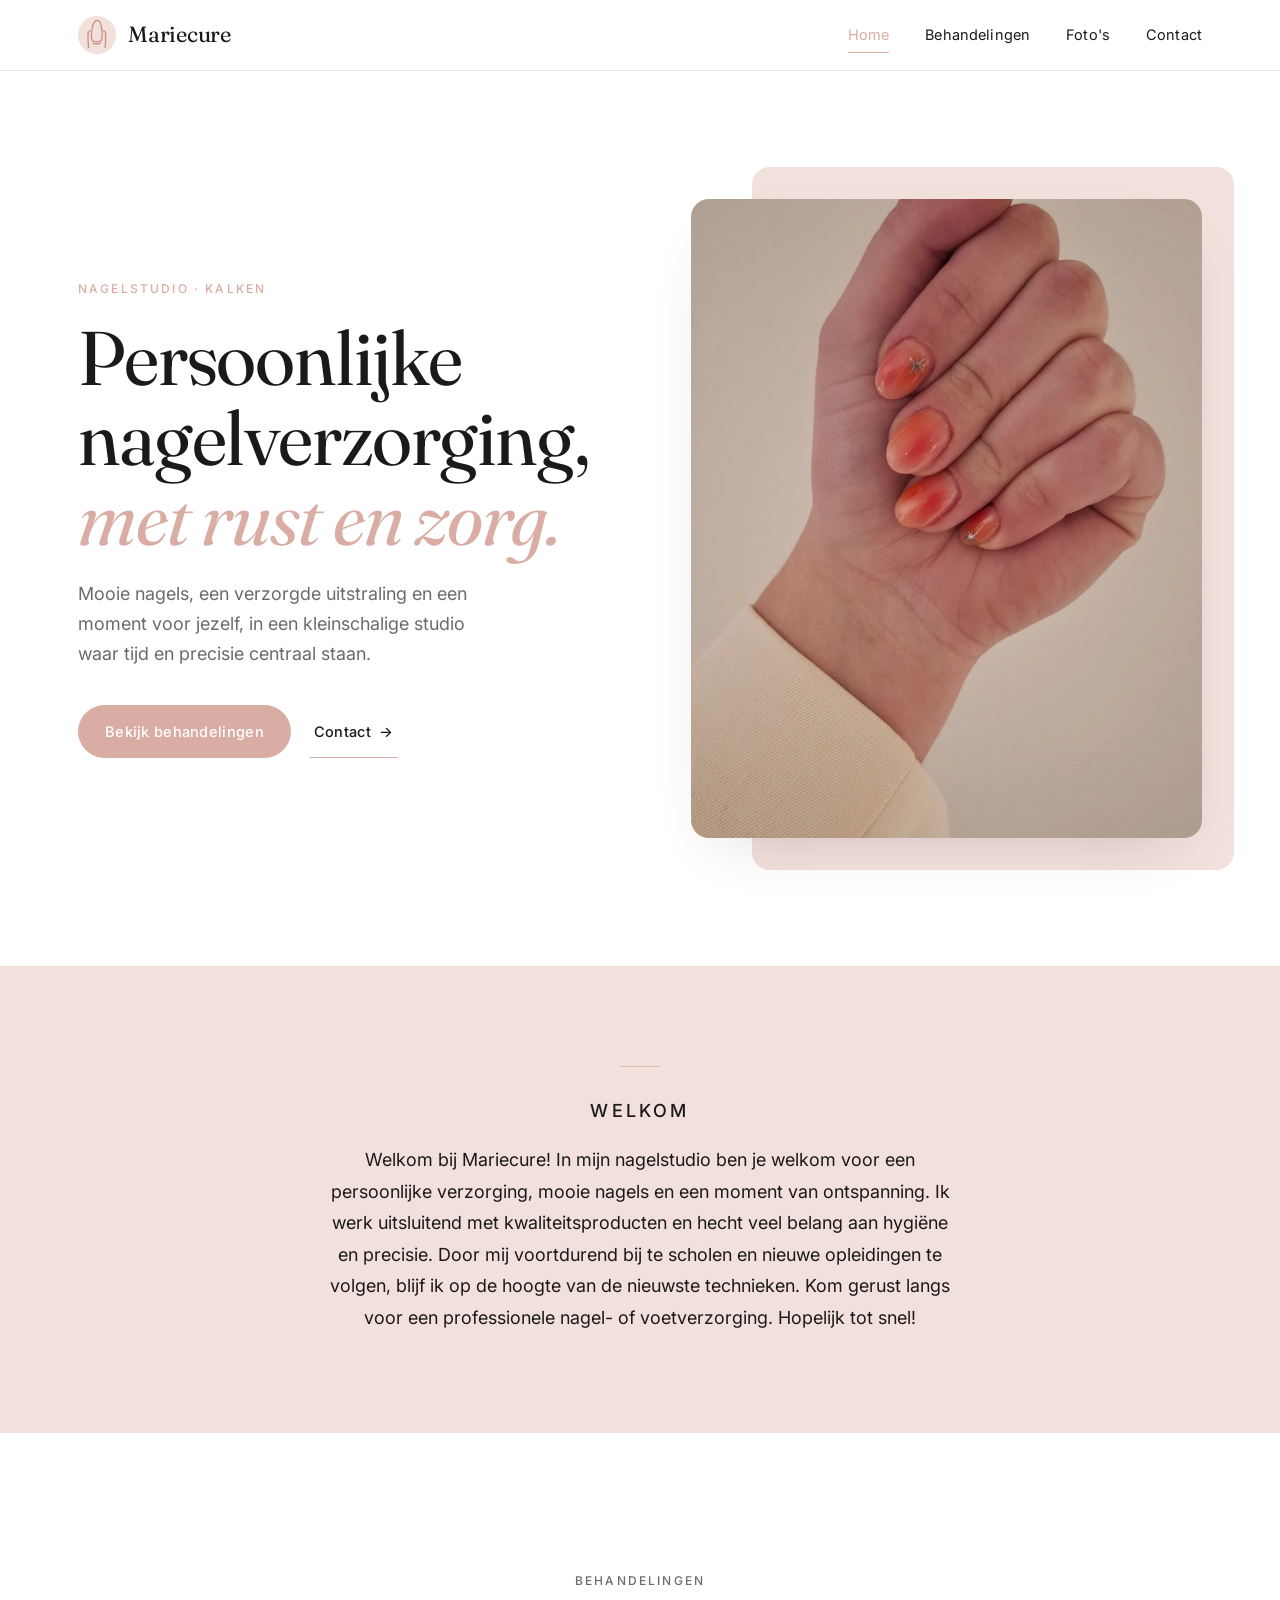
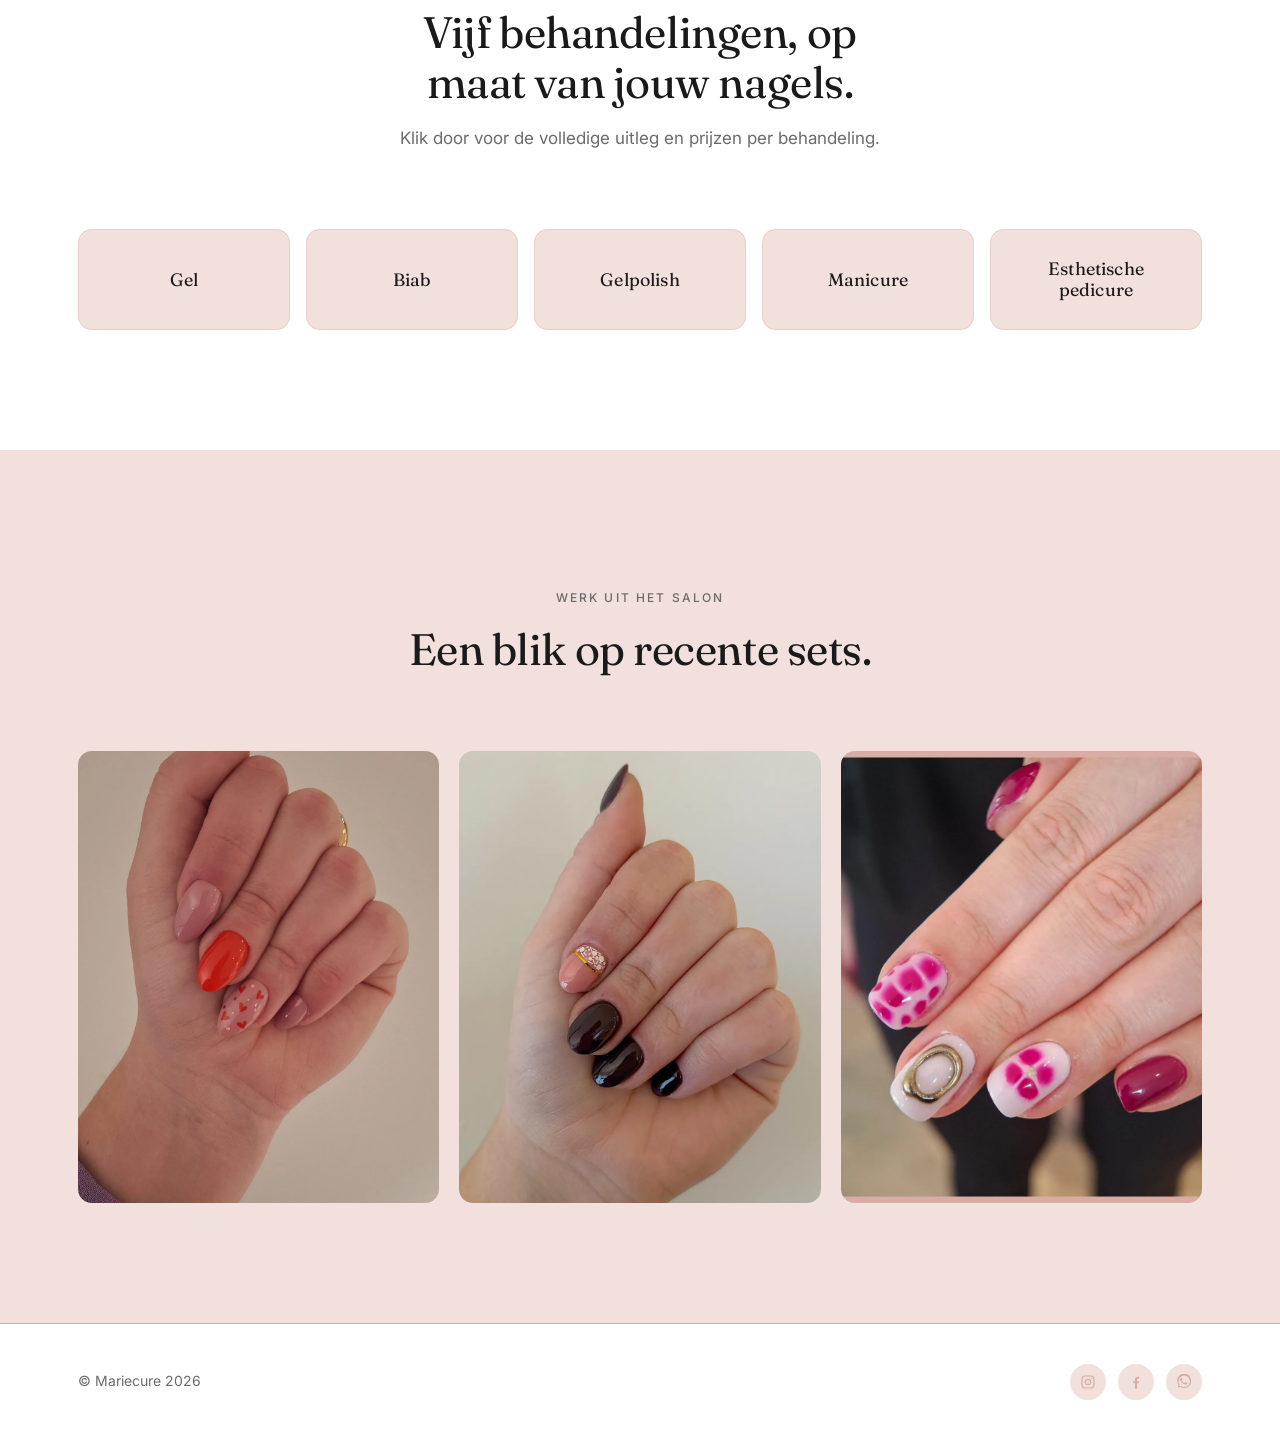
==== index.html @ 68531642 "fix: configure Vercel clean URLs and update internal links Vercel serves /behandelingen.html etc. co" ====
<!doctype html>
<html lang="nl-BE">
<head>
  <meta charset="utf-8" />
  <meta name="viewport" content="width=device-width, initial-scale=1" />

  <title>Mariecure · Nagelstudio in Kalken (Laarne) | Gel, Biab & Pedicure</title>
  <meta name="description" content="Mariecure is een kleinschalige nagelstudio in Kalken. Persoonlijke nagelverzorging: gel, biab, gelpolish, manicure en esthetische pedicure. Enkel op afspraak." />
  <meta name="keywords" content="nagelstudio Kalken, nagels Kalken, nagelsalon Laarne, manicure Kalken, pedicure Kalken, gel nagels Kalken, biab Kalken, gelpolish Kalken, nagelstyliste Oost-Vlaanderen, Mariecure" />
  <meta name="author" content="Mariecure" />
  <meta name="robots" content="index, follow, max-image-preview:large" />
  <meta name="theme-color" content="#D9ADA3" />

  <link rel="canonical" href="https://www.mariecure.be/" />

  <meta name="geo.region" content="BE-VOV" />
  <meta name="geo.placename" content="Kalken, Laarne" />
  <meta name="geo.position" content="51.0639;3.9344" />
  <meta name="ICBM" content="51.0639, 3.9344" />

  <meta property="og:type" content="website" />
  <meta property="og:site_name" content="Mariecure" />
  <meta property="og:locale" content="nl_BE" />
  <meta property="og:url" content="https://www.mariecure.be/" />
  <meta property="og:title" content="Mariecure · Nagelstudio in Kalken" />
  <meta property="og:description" content="Persoonlijke nagelverzorging in Kalken: gel, biab, gelpolish, manicure en esthetische pedicure. Enkel op afspraak." />
  <meta property="og:image" content="https://www.mariecure.be/assets/img/hero-nails-zacht.webp" />
  <meta property="og:image:width" content="1200" />
  <meta property="og:image:height" content="2132" />
  <meta property="og:image:alt" content="Verzorgde nagels in zachte oranje tinten met fijne nailart" />

  <meta name="twitter:card" content="summary_large_image" />
  <meta name="twitter:title" content="Mariecure · Nagelstudio in Kalken" />
  <meta name="twitter:description" content="Persoonlijke nagelverzorging in Kalken: gel, biab, gelpolish, manicure en esthetische pedicure." />
  <meta name="twitter:image" content="https://www.mariecure.be/assets/img/hero-nails-zacht.webp" />

  <link rel="preconnect" href="https://fonts.googleapis.com" />
  <link rel="preconnect" href="https://fonts.gstatic.com" crossorigin />
  <link rel="preload" as="image" href="assets/img/hero-nails-zacht.webp" fetchpriority="high" />
  <link rel="stylesheet" href="https://fonts.googleapis.com/css2?family=Fraunces:opsz,wght@9..144,300;9..144,400;9..144,500&family=Inter:wght@400;500;600&display=swap" />
  <link rel="stylesheet" href="assets/site.css" />
  <link rel="icon" type="image/webp" href="assets/img/favicon.webp" />
  <link rel="apple-touch-icon" href="assets/img/logo.webp" />

  <script type="application/ld+json">
  {
    "@context": "https://schema.org",
    "@type": "NailSalon",
    "@id": "https://www.mariecure.be/#salon",
    "name": "Mariecure",
    "description": "Kleinschalige nagelstudio in Kalken voor persoonlijke nagel- en voetverzorging. Gel, biab, gelpolish, manicure en esthetische pedicure, enkel op afspraak.",
    "url": "https://www.mariecure.be/",
    "image": "https://www.mariecure.be/assets/img/hero-nails-zacht.webp",
    "logo": "https://www.mariecure.be/assets/img/logo.webp",
    "telephone": "+32473558659",
    "priceRange": "€€",
    "currenciesAccepted": "EUR",
    "paymentAccepted": "Cash, Bancontact",
    "address": {
      "@type": "PostalAddress",
      "streetAddress": "Schriekstraat 6",
      "addressLocality": "Kalken",
      "postalCode": "9270",
      "addressRegion": "Oost-Vlaanderen",
      "addressCountry": "BE"
    },
    "geo": {
      "@type": "GeoCoordinates",
      "latitude": 51.0639,
      "longitude": 3.9344
    },
    "areaServed": [
      { "@type": "City", "name": "Kalken" },
      { "@type": "City", "name": "Laarne" },
      { "@type": "City", "name": "Wetteren" },
      { "@type": "City", "name": "Wichelen" }
    ],
    "openingHoursSpecification": [
      {
        "@type": "OpeningHoursSpecification",
        "dayOfWeek": ["Monday", "Tuesday", "Wednesday", "Thursday", "Friday"],
        "opens": "08:00",
        "closes": "20:00"
      },
      {
        "@type": "OpeningHoursSpecification",
        "dayOfWeek": "Saturday",
        "opens": "09:00",
        "closes": "16:00"
      }
    ],
    "availableService": [
      { "@type": "Service", "name": "Gel", "description": "Stevige behandeling voor sterke, duurzame nagels en uitgebreide nailart." },
      { "@type": "Service", "name": "Biab", "description": "Versterking van de natuurlijke nagel zodat ze rustig kan doorgroeien." },
      { "@type": "Service", "name": "Gelpolish", "description": "Langdurige lak op de natuurlijke nagel voor een verzorgde uitstraling met kleur." },
      { "@type": "Service", "name": "Manicure", "description": "Verzorging en onderhoud van de nagels." },
      { "@type": "Service", "name": "Esthetische pedicure", "description": "Verzorgende behandeling van de voeten en nagels." }
    ],
    "sameAs": []
  }
  </script>

  <script type="application/ld+json">
  {
    "@context": "https://schema.org",
    "@type": "WebSite",
    "url": "https://www.mariecure.be/",
    "name": "Mariecure",
    "inLanguage": "nl-BE",
    "publisher": { "@id": "https://www.mariecure.be/#salon" }
  }
  </script>
</head>
<body>

  <header class="topnav" data-od-id="topnav">
    <div class="container topnav-inner">
      <a class="brand" href="/" aria-label="Mariecure home">
        <img src="assets/img/logo.webp" alt="Mariecure logo" width="28" height="28" />
        <span>Mariecure</span>
      </a>
      <button class="nav-toggle" aria-label="Open menu" aria-expanded="false">
        <svg width="18" height="14" viewBox="0 0 18 14" fill="none" stroke="currentColor" stroke-width="1.5"><path d="M0 1h18M0 7h18M0 13h18"/></svg>
      </button>
      <nav>
        <a href="/" data-route="index.html">Home</a>
        <a href="/behandelingen" data-route="behandelingen.html">Behandelingen</a>
        <a href="/fotos" data-route="fotos.html">Foto's</a>
        <a href="/contact" data-route="contact.html">Contact</a>
      </nav>
    </div>
  </header>

  <main id="content">

    <!-- HERO -->
    <section class="section hero" data-od-id="hero">
      <div class="container">
        <div class="hero-grid">
          <div class="hero-copy reveal">
            <p class="eyebrow">Nagelstudio · Kalken</p>
            <h1>Persoonlijke<br/>nagelverzorging,<br/><em style="font-style: italic; color: var(--accent);">met rust&nbsp;en zorg.</em></h1>
            <p class="lead">Mooie nagels, een verzorgde uitstraling en een moment voor jezelf, in een kleinschalige studio waar tijd en precisie centraal staan.</p>
            <div class="hero-cta">
              <a class="btn btn-primary" href="/behandelingen">Bekijk behandelingen</a>
              <a class="btn btn-ghost btn-arrow" href="/contact">Contact</a>
            </div>
          </div>
          <div class="hero-visual reveal">
            <img src="assets/img/hero-nails-zacht.webp" alt="Verzorgde nagels in zachte oranje tinten met fijne nailart, gemaakt bij Mariecure in Kalken" width="1200" height="2132" fetchpriority="high" decoding="async" />
          </div>
        </div>
      </div>
    </section>

    <!-- WELKOM -->
    <section class="section intro section-soft" data-od-id="welkom">
      <div class="container-narrow reveal">
        <div class="ornament" aria-hidden="true"></div>
        <p class="eyebrow" style="margin-bottom: 18px;">Welkom</p>
        <p>
          Welkom bij Mariecure! In mijn nagelstudio ben je welkom voor een persoonlijke verzorging,
          mooie nagels en een moment van ontspanning. Ik werk uitsluitend met kwaliteitsproducten
          en hecht veel belang aan hygiëne en precisie. Door mij voortdurend bij te scholen en nieuwe
          opleidingen te volgen, blijf ik op de hoogte van de nieuwste technieken. Kom gerust langs
          voor een professionele nagel- of voetverzorging. Hopelijk tot snel!
        </p>
      </div>
    </section>

    <!-- BEHANDELINGEN TEASER -->
    <section class="section" data-od-id="behandelingen-teaser">
      <div class="container">
        <div class="section-title reveal">
          <p class="eyebrow">Behandelingen</p>
          <h2>Vijf behandelingen, op maat van jouw nagels.</h2>
          <p>Klik door voor de volledige uitleg en prijzen per behandeling.</p>
        </div>
        <div class="treatments-teaser reveal">
          <a class="t-card" href="/behandelingen#gel">Gel</a>
          <a class="t-card" href="/behandelingen#biab">Biab</a>
          <a class="t-card" href="/behandelingen#gelpolish">Gelpolish</a>
          <a class="t-card" href="/behandelingen#manicure">Manicure</a>
          <a class="t-card" href="/behandelingen#pedicure">Esthetische pedicure</a>
        </div>
      </div>
    </section>

    <!-- SALONFOTO'S -->
    <section class="section section-soft" data-od-id="salonfotos">
      <div class="container">
        <div class="section-title reveal">
          <p class="eyebrow">Werk uit het salon</p>
          <h2>Een blik op recente sets.</h2>
        </div>
        <div class="photo-grid-3 reveal">
          <img src="assets/img/salon-rood-pastel.webp" alt="Sets met rode en pastel kleuren met hartjes-nailart" loading="lazy" decoding="async" />
          <img src="assets/img/salon-bordeaux-goud.webp" alt="Donkere bordeaux nagels met fijne goudaccent" loading="lazy" decoding="async" />
          <img src="assets/img/salon-recent.webp" alt="Recent werk uit nagelstudio Mariecure in Kalken" loading="lazy" decoding="async" />
        </div>
      </div>
    </section>

  </main>

  <footer class="pagefoot" data-od-id="footer">
    <div class="container pagefoot-inner">
      <span class="copy">© Mariecure <span data-year></span></span>
      <div class="socials">
        <a href="#" aria-label="Instagram" title="Instagram">
          <svg width="16" height="16" viewBox="0 0 24 24" fill="none" stroke="currentColor" stroke-width="1.8" stroke-linecap="round" stroke-linejoin="round"><rect x="3" y="3" width="18" height="18" rx="5"/><circle cx="12" cy="12" r="4"/><circle cx="17.5" cy="6.5" r="1" fill="currentColor" stroke="none"/></svg>
        </a>
        <a href="#" aria-label="Facebook" title="Facebook">
          <svg width="16" height="16" viewBox="0 0 24 24" fill="currentColor"><path d="M13.5 22v-8h2.7l.4-3.2h-3.1V8.7c0-.9.3-1.6 1.6-1.6h1.6V4.2c-.3 0-1.2-.1-2.3-.1-2.3 0-3.9 1.4-3.9 4v2.7H8v3.2h2.5V22h3z"/></svg>
        </a>
        <a href="https://wa.me/32473558659" aria-label="WhatsApp" title="WhatsApp">
          <svg width="16" height="16" viewBox="0 0 24 24" fill="currentColor"><path d="M20.5 3.5A10.4 10.4 0 0 0 3.7 16l-1.2 4.6 4.7-1.2a10.4 10.4 0 0 0 15.6-9.1c0-2.8-1.1-5.4-3.3-6.8zm-8.4 16a8.5 8.5 0 0 1-4.3-1.2l-.3-.2-2.8.7.7-2.7-.2-.3a8.5 8.5 0 1 1 6.9 3.7zm4.6-6.3c-.3-.1-1.5-.7-1.8-.8-.2-.1-.4-.1-.6.1-.2.3-.7.8-.8 1-.1.2-.3.2-.6.1-.3-.1-1.2-.4-2.3-1.4-.9-.8-1.4-1.7-1.6-2-.2-.3 0-.5.1-.6l.4-.5c.1-.1.2-.3.3-.4 0-.2 0-.4 0-.5 0-.1-.6-1.5-.9-2-.2-.5-.4-.4-.6-.4h-.5c-.2 0-.5.1-.7.4-.2.3-.9.9-.9 2.2 0 1.3 1 2.6 1.1 2.7.1.2 1.9 2.9 4.6 4 .6.3 1.1.5 1.5.6.6.2 1.2.2 1.6.1.5-.1 1.5-.6 1.7-1.2.2-.6.2-1.1.1-1.2-.1-.1-.2-.1-.5-.3z"/></svg>
        </a>
      </div>
    </div>
  </footer>

  <script src="assets/site.js" defer></script>
</body>
</html>
---- assets/site.css ----
/* -------------------------------------------------------------------
   Mariecure · gedeeld stylesheet
   Brand: wit dominant, lichtroze secties, donkerroze accent, zwart tekst.
   Type: Fraunces (titels) + Inter (body).
   ------------------------------------------------------------------- */

:root {
  --white: #FFFFFF;
  --black: #000000;
  --pink-light: #F2E0DC;
  --pink-dark: #D9ADA3;

  --bg:       var(--white);
  --surface:  var(--white);
  --fg:       #1a1a1a;
  --muted:    #6b6b6b;
  --border:   #ece4e1;
  --accent:   var(--pink-dark);
  --accent-hover: #c7958a;
  --soft:     var(--pink-light);

  --accent-soft: color-mix(in oklch, var(--accent) 18%, transparent);
  --soft-strong: color-mix(in oklch, var(--soft) 80%, white);

  --font-display: 'Fraunces', 'Iowan Old Style', 'Charter', Georgia, serif;
  --font-body:    'Inter', -apple-system, BlinkMacSystemFont, 'Segoe UI', system-ui, sans-serif;

  --fs-h1: clamp(40px, 6.2vw, 76px);
  --fs-h2: clamp(28px, 3.6vw, 44px);
  --fs-h3: 20px;
  --fs-lead: 18px;
  --fs-body: 17px;
  --fs-meta: 13px;

  --gap-xs: 8px;
  --gap-sm: 12px;
  --gap-md: 20px;
  --gap-lg: 32px;
  --gap-xl: 56px;
  --gap-2xl: 96px;

  --container: 1180px;
  --container-narrow: 760px;
  --gutter: 28px;

  --radius: 14px;
  --radius-lg: 18px;
  --radius-pill: 999px;
}

/* --- reset & base -------------------------------------------------- */
*, *::before, *::after { box-sizing: border-box; }
html { -webkit-text-size-adjust: 100%; scroll-behavior: smooth; }
body {
  margin: 0;
  background: var(--bg);
  color: var(--fg);
  font-family: var(--font-body);
  font-size: var(--fs-body);
  line-height: 1.6;
  text-rendering: optimizeLegibility;
  -webkit-font-smoothing: antialiased;
}
img, svg, picture { display: block; max-width: 100%; }
img { height: auto; }
a { color: inherit; text-decoration: none; }
button { font: inherit; cursor: pointer; background: none; border: 0; color: inherit; }
p { text-wrap: pretty; }
h1, h2, h3, h4 { text-wrap: balance; font-family: var(--font-display); font-weight: 400; margin: 0; }
h1 { font-size: var(--fs-h1); line-height: 1.05; letter-spacing: -0.015em; }
h2 { font-size: var(--fs-h2); line-height: 1.12; letter-spacing: -0.01em; }
h3 { font-size: var(--fs-h3); line-height: 1.3; letter-spacing: -0.005em; font-weight: 500; }
::selection { background: var(--accent); color: var(--white); }

/* --- layout primitives --------------------------------------------- */
.container       { max-width: var(--container); margin-inline: auto; padding-inline: var(--gutter); }
.container-narrow{ max-width: var(--container-narrow); margin-inline: auto; padding-inline: var(--gutter); }
.section         { padding-block: clamp(64px, 10vw, 120px); }
.section-soft    { background: var(--soft); }
.stack > * + *   { margin-top: var(--gap-md); }
.row             { display: flex; align-items: center; gap: var(--gap-md); }
.row-between     { display: flex; align-items: center; justify-content: space-between; gap: var(--gap-md); }

.eyebrow {
  font-family: var(--font-body);
  font-size: 12px;
  font-weight: 500;
  letter-spacing: 0.18em;
  text-transform: uppercase;
  color: var(--accent);
  margin: 0 0 var(--gap-md);
}
.lead { font-size: var(--fs-lead); line-height: 1.65; color: var(--muted); max-width: 60ch; margin: 0; }

/* --- topnav -------------------------------------------------------- */
.topnav {
  position: sticky; top: 0; z-index: 50;
  background: rgba(255, 255, 255, 0.85);
  backdrop-filter: saturate(180%) blur(14px);
  -webkit-backdrop-filter: saturate(180%) blur(14px);
  border-bottom: 1px solid var(--border);
}
.topnav-inner {
  display: flex; align-items: center; justify-content: space-between;
  padding-block: 16px; gap: var(--gap-lg);
}
.topnav .brand {
  display: inline-flex; align-items: center; gap: 12px;
  font-family: var(--font-display); font-size: 22px; letter-spacing: -0.01em; color: var(--fg);
}
.topnav .brand img { width: 38px; height: 38px; }
.topnav nav { display: flex; gap: clamp(18px, 3vw, 36px); }
.topnav nav a {
  position: relative;
  font-size: 14.5px; color: var(--fg); padding-block: 6px;
  letter-spacing: 0.01em;
  transition: color .2s ease;
}
.topnav nav a::after {
  content: ''; position: absolute; left: 0; right: 0; bottom: 0;
  height: 1px; background: var(--accent); transform: scaleX(0); transform-origin: left;
  transition: transform .25s ease;
}
.topnav nav a:hover { color: var(--accent); }
.topnav nav a:hover::after,
.topnav nav a[aria-current="page"]::after { transform: scaleX(1); }
.topnav nav a[aria-current="page"] { color: var(--accent); }

/* mobile menu toggle */
.nav-toggle { display: none; }
@media (max-width: 720px) {
  .nav-toggle {
    display: inline-flex; align-items: center; justify-content: center;
    width: 40px; height: 40px; border: 1px solid var(--border); border-radius: 10px;
  }
  .topnav nav {
    position: absolute; top: 100%; left: 0; right: 0;
    background: var(--white); border-bottom: 1px solid var(--border);
    flex-direction: column; gap: 0;
    padding: 12px var(--gutter);
    transform: translateY(-8px); opacity: 0; pointer-events: none;
    transition: transform .2s ease, opacity .2s ease;
  }
  .topnav nav a { padding-block: 14px; border-top: 1px solid var(--border); width: 100%; }
  .topnav nav a:first-child { border-top: 0; }
  .topnav[data-open="true"] nav { transform: translateY(0); opacity: 1; pointer-events: auto; }
}

/* --- buttons ------------------------------------------------------- */
.btn {
  display: inline-flex; align-items: center; gap: 8px;
  padding: 14px 26px;
  border-radius: var(--radius-pill);
  border: 1px solid transparent;
  font-size: 14.5px; font-weight: 500; letter-spacing: 0.02em;
  transition: background .2s ease, color .2s ease, border-color .2s ease, transform .12s ease;
}
.btn:active { transform: translateY(1px); }
.btn-primary {
  background: var(--accent); color: var(--white); border-color: var(--accent);
}
.btn-primary:hover { background: var(--black); border-color: var(--black); }
.btn-ghost {
  background: transparent; color: var(--fg);
  padding-inline: 4px; border-radius: 0;
  border-bottom: 1px solid var(--accent);
}
.btn-ghost:hover { color: var(--accent); }
.btn-arrow::after { content: '\2192'; transition: transform .2s ease; display: inline-block; }
.btn-arrow:hover::after { transform: translateX(3px); }

/* --- hero (home) --------------------------------------------------- */
.hero {
  padding-block: clamp(72px, 10vw, 140px);
  position: relative; overflow: hidden;
}
.hero-grid {
  display: grid; grid-template-columns: 1.05fr 1fr;
  gap: clamp(40px, 6vw, 96px); align-items: center;
}
.hero-copy h1 { margin-bottom: 22px; }
.hero-copy .lead { margin-bottom: 36px; max-width: 36ch; }
.hero-cta { display: inline-flex; gap: 18px; flex-wrap: wrap; align-items: center; }
.hero-visual { position: relative; }
.hero-visual::before {
  content: ''; position: absolute; inset: -32px -32px -32px 12%;
  background: var(--soft); border-radius: var(--radius-lg); z-index: 0;
}
.hero-visual img {
  position: relative; z-index: 1;
  width: 100%; aspect-ratio: 4 / 5; object-fit: cover;
  border-radius: var(--radius-lg);
  box-shadow: 0 24px 60px -30px rgba(0,0,0,0.18);
}
@media (max-width: 860px) {
  .hero-grid { grid-template-columns: 1fr; gap: 48px; }
  .hero-visual::before { inset: -16px -16px -16px 16%; }
}

/* --- welcome / intro section --------------------------------------- */
.intro { text-align: center; padding-block: clamp(56px, 8vw, 100px); }
.intro p { max-width: 640px; margin: 0 auto; font-size: 18px; line-height: 1.75; color: var(--fg); }
.intro .ornament {
  width: 40px; height: 1px; background: var(--accent);
  margin: 0 auto 28px; opacity: .7;
}

/* --- treatment teaser cards (home) --------------------------------- */
.treatments-teaser {
  display: grid; grid-template-columns: repeat(5, 1fr); gap: 16px;
}
.t-card {
  --t-ease: cubic-bezier(0.22, 1, 0.36, 1);
  position: relative;
  display: flex;
  align-items: center;
  justify-content: center;
  min-height: 96px;
  padding: 28px 18px;
  border-radius: var(--radius);
  border: 1px solid color-mix(in oklab, var(--accent) 35%, transparent);
  background: var(--soft);
  color: var(--fg);
  font-family: var(--font-display);
  font-size: clamp(16px, 1.4vw, 19px);
  font-weight: 400;
  letter-spacing: 0.01em;
  line-height: 1.2;
  text-align: center;
  text-decoration: none;
  transition:
    background-color .8s var(--t-ease),
    border-color     .8s var(--t-ease),
    color            .7s var(--t-ease);
}
.t-card::after {
  content: '';
  position: absolute;
  left: 50%; bottom: 14px;
  width: 0; height: 1px;
  background: var(--accent);
  transform: translateX(-50%);
  transition: width .8s var(--t-ease);
}
.t-card:hover,
.t-card:focus-visible {
  background-color: var(--white);
  border-color: var(--accent);
  color: var(--accent);
}
.t-card:hover::after,
.t-card:focus-visible::after { width: 28px; }
.t-card:focus-visible { outline: 2px solid var(--accent); outline-offset: 4px; }

@media (prefers-reduced-motion: reduce) {
  .t-card,
  .t-card::after { transition: none; }
}

@media (max-width: 980px) { .treatments-teaser { grid-template-columns: repeat(2, 1fr); } }
@media (max-width: 480px) { .treatments-teaser { grid-template-columns: 1fr; } }

/* --- salon photo grid (home) --------------------------------------- */
.photo-grid-3 {
  display: grid; grid-template-columns: repeat(3, 1fr); gap: 20px;
}
.photo-grid-3 img,
.photo-grid-3 .ph {
  width: 100%; aspect-ratio: 4 / 5; object-fit: cover;
  border-radius: var(--radius); display: block;
}
@media (max-width: 860px) { .photo-grid-3 { grid-template-columns: repeat(2, 1fr); } }
@media (max-width: 520px) { .photo-grid-3 { grid-template-columns: 1fr; } }

/* --- section heading (page titles + section labels) ---------------- */
.section-title {
  text-align: center; margin-bottom: clamp(48px, 6vw, 80px);
}
.section-title .eyebrow { margin-bottom: 18px; }
.section-title h1, .section-title h2 { max-width: 22ch; margin-inline: auto; }
.section-title p { color: var(--muted); margin-top: 18px; max-width: 56ch; margin-inline: auto; }

/* --- treatments page: per-treatment block -------------------------- */
.treatment {
  display: grid; grid-template-columns: 1fr 1.1fr;
  gap: clamp(40px, 6vw, 96px);
  padding-block: clamp(48px, 7vw, 88px);
  align-items: start;
  /* land mooi onder de sticky topnav (~72px) bij anchor-clicks vanaf home */
  scroll-margin-top: 96px;
}
.treatment + .treatment { border-top: 1px solid var(--border); }
.treatment-copy h2 { color: var(--fg); margin-bottom: 18px; }
.treatment-copy p { color: var(--muted); font-size: 17px; line-height: 1.7; max-width: 48ch; margin: 0; }

.pricelist { list-style: none; padding: 0; margin: 0; }
.pricelist li {
  display: grid; grid-template-columns: 1fr auto;
  align-items: baseline; gap: 16px;
  padding-block: 14px;
  border-bottom: 1px dashed var(--pink-light);
  font-size: 16px;
}
.pricelist li:last-child { border-bottom: 0; }
.pricelist .item { color: var(--fg); }
.pricelist .price {
  font-family: var(--font-display);
  font-size: 18px;
  font-weight: 500;
  color: var(--accent);
  white-space: nowrap;
  font-variant-numeric: tabular-nums;
}

@media (max-width: 860px) {
  .treatment { grid-template-columns: 1fr; gap: 28px; }
}

/* --- info block (belangrijke opmerkingen) -------------------------- */
.info-block {
  background: var(--soft);
  border-radius: var(--radius-lg);
  padding: clamp(28px, 4vw, 44px);
  display: grid; grid-template-columns: 56px 1fr; gap: 24px;
  align-items: start;
}
.info-block .info-mark {
  width: 44px; height: 44px;
  border: 1px solid var(--accent); border-radius: var(--radius-pill);
  display: grid; place-items: center; color: var(--accent);
  font-family: var(--font-display); font-size: 22px; font-style: italic;
}
.info-block h3 {
  font-family: var(--font-display); font-size: 18px; font-weight: 500;
  margin: 4px 0 14px; color: var(--fg);
}
.info-block ul { list-style: none; margin: 0; padding: 0; }
.info-block li {
  position: relative; padding-left: 22px; padding-block: 8px;
  color: var(--fg); font-size: 15.5px; line-height: 1.6;
}
.info-block li::before {
  content: ''; position: absolute; left: 0; top: 16px;
  width: 8px; height: 8px; border-radius: 999px; background: var(--accent);
}
@media (max-width: 560px) {
  .info-block { grid-template-columns: 1fr; }
}

/* --- gallery (foto's pagina) --------------------------------------- */
.gallery {
  display: grid; grid-template-columns: repeat(4, 1fr); gap: 20px;
}
.gallery .tile {
  position: relative;
  aspect-ratio: 1 / 1;
  border-radius: var(--radius);
  overflow: hidden;
  background: var(--soft);
  cursor: zoom-in;
  transition: transform .25s ease;
}
.gallery .tile:hover { transform: translateY(-3px); }
.gallery .tile img { width: 100%; height: 100%; object-fit: cover; display: block; }
.gallery .tile.placeholder {
  display: grid; place-items: center;
  color: var(--accent); font-family: var(--font-display); font-size: 28px;
  background: linear-gradient(135deg, var(--soft), var(--soft-strong));
}
@media (max-width: 980px) { .gallery { grid-template-columns: repeat(2, 1fr); gap: 16px; } }
@media (max-width: 480px) { .gallery { grid-template-columns: 1fr; } }

/* lightbox */
.lightbox {
  position: fixed; inset: 0;
  background: rgba(0,0,0,0.82);
  display: none; place-items: center;
  z-index: 100; padding: 24px;
}
.lightbox[data-open="true"] { display: grid; }
.lightbox img { max-width: 90vw; max-height: 88vh; border-radius: var(--radius); object-fit: contain; }
.lightbox .close {
  position: absolute; top: 24px; right: 24px;
  width: 44px; height: 44px; border-radius: 999px;
  background: rgba(255,255,255,0.12); color: white; font-size: 20px;
  display: grid; place-items: center;
}
.lightbox .close:hover { background: rgba(255,255,255,0.22); }

/* --- contact page -------------------------------------------------- */
.contact-grid {
  display: grid; grid-template-columns: repeat(3, 1fr); gap: clamp(32px, 4vw, 56px);
  align-items: start;
}
.contact-card h2 {
  font-size: 24px; font-weight: 500; margin-bottom: 22px;
  padding-bottom: 14px; border-bottom: 1px solid var(--accent);
  display: inline-block;
}
.hours-list { list-style: none; padding: 0; margin: 0; }
.hours-list li {
  display: flex; justify-content: space-between; gap: 16px;
  padding-block: 10px;
  border-bottom: 1px dashed var(--pink-light);
  font-size: 16px;
}
.hours-list li:last-child { border-bottom: 0; }
.hours-list .day { color: var(--fg); }
.hours-list .time { color: var(--muted); font-variant-numeric: tabular-nums; }
.hours-note {
  margin-top: 18px;
  color: var(--accent); font-style: italic; font-size: 15px;
}

.address { font-size: 16px; line-height: 1.85; color: var(--fg); margin: 0; }
.address strong { font-family: var(--font-display); font-weight: 500; font-size: 19px; display: block; margin-bottom: 4px; }
.address a { color: var(--fg); border-bottom: 1px solid transparent; transition: border-color .2s ease, color .2s ease; }
.address a:hover { color: var(--accent); border-bottom-color: var(--accent); }

.social-list { display: flex; flex-direction: column; gap: 14px; margin: 22px 0 0; padding: 0; list-style: none; }
.social-list a {
  display: inline-flex; align-items: center; gap: 14px;
  color: var(--fg); font-size: 16px;
  padding: 12px 0;
  border-bottom: 1px solid var(--border);
  transition: color .2s ease, border-color .2s ease;
}
.social-list a:last-child { border-bottom: 0; }
.social-list .icon {
  width: 38px; height: 38px;
  display: grid; place-items: center;
  border-radius: var(--radius-pill);
  background: var(--soft);
  color: var(--accent);
  transition: background .2s ease, color .2s ease;
}
.social-list a:hover { color: var(--accent); }
.social-list a:hover .icon { background: var(--accent); color: var(--white); }

.map-wrap {
  margin-top: clamp(48px, 6vw, 80px);
  border-radius: var(--radius-lg); overflow: hidden;
  border: 1px solid var(--border);
  aspect-ratio: 21 / 9;
}
.map-wrap iframe { width: 100%; height: 100%; border: 0; display: block; }

@media (max-width: 920px) {
  .contact-grid { grid-template-columns: 1fr; gap: 48px; }
  .map-wrap { aspect-ratio: 4 / 3; }
}

/* --- footer -------------------------------------------------------- */
.pagefoot {
  background: var(--white);
  border-top: 1px solid var(--accent);
  padding-block: 40px;
  color: var(--muted);
  font-size: 14px;
}
.pagefoot-inner {
  display: flex; align-items: center; justify-content: space-between;
  gap: var(--gap-lg);
}
.pagefoot .socials { display: flex; gap: 12px; }
.pagefoot .socials a {
  width: 36px; height: 36px; border-radius: 999px;
  display: grid; place-items: center;
  color: var(--accent); background: var(--soft);
  transition: background .2s ease, color .2s ease;
}
.pagefoot .socials a:hover { background: var(--accent); color: var(--white); }
@media (max-width: 720px) {
  .pagefoot-inner { flex-direction: column; text-align: center; gap: 20px; }
}

/* --- fade-in on scroll (subtle) ------------------------------------ */
@media (prefers-reduced-motion: no-preference) {
  .reveal { opacity: 0; transform: translateY(14px); transition: opacity .6s ease, transform .6s ease; }
  .reveal.is-visible { opacity: 1; transform: none; }
}
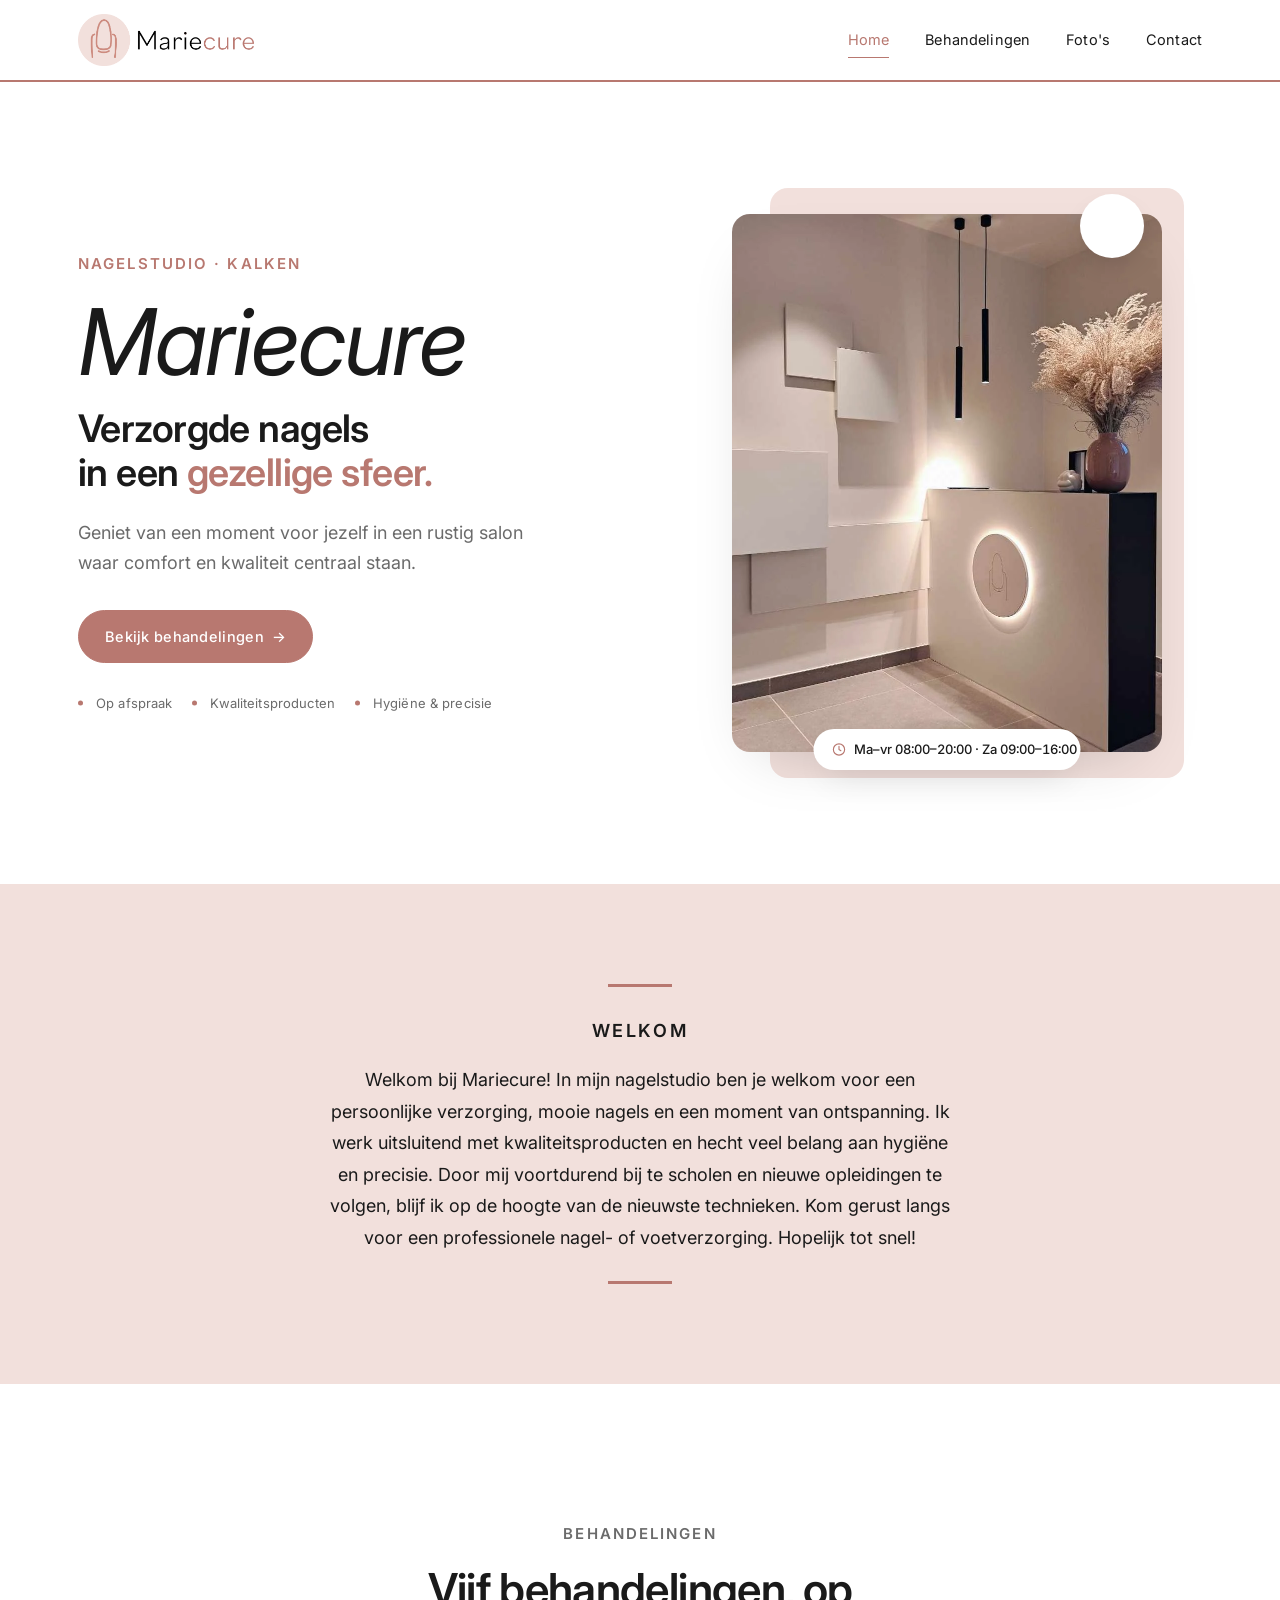
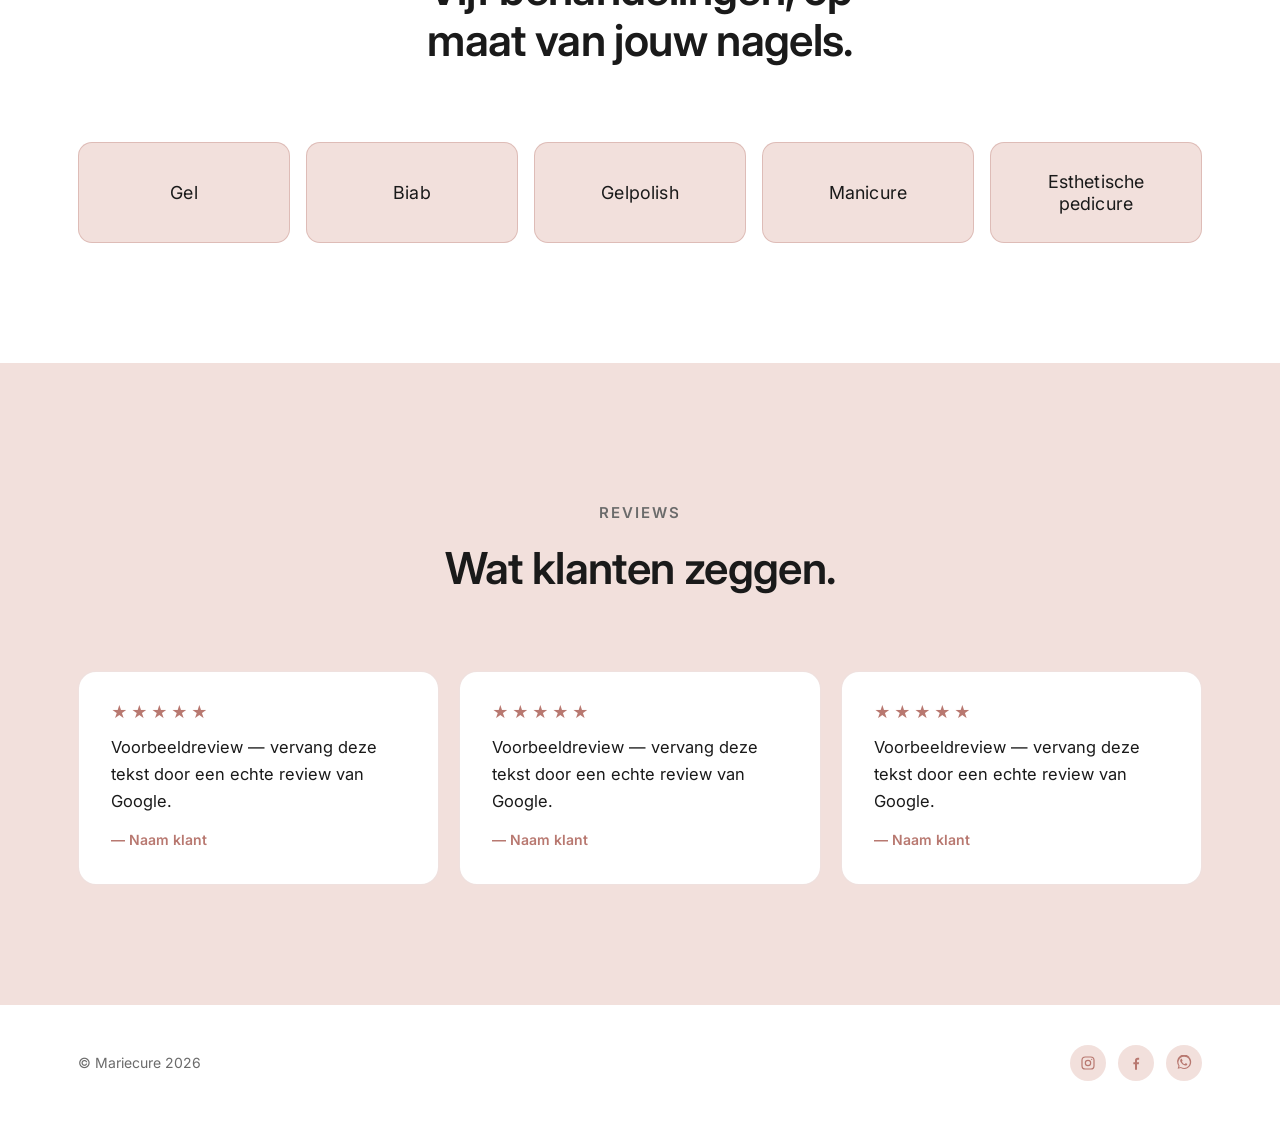
==== commit ad937fdc: "feat: update site configuration and content - Added .env and .vercel to .gitignore to prevent sensit" ====
--- a/index.html
+++ b/index.html
@@ -9,7 +9,7 @@
   <meta name="keywords" content="nagelstudio Kalken, nagels Kalken, nagelsalon Laarne, manicure Kalken, pedicure Kalken, gel nagels Kalken, biab Kalken, gelpolish Kalken, nagelstyliste Oost-Vlaanderen, Mariecure" />
   <meta name="author" content="Mariecure" />
   <meta name="robots" content="index, follow, max-image-preview:large" />
-  <meta name="theme-color" content="#D9ADA3" />
+  <meta name="theme-color" content="#B87870" />
 
   <link rel="canonical" href="https://www.mariecure.be/" />
 
@@ -36,8 +36,8 @@
 
   <link rel="preconnect" href="https://fonts.googleapis.com" />
   <link rel="preconnect" href="https://fonts.gstatic.com" crossorigin />
-  <link rel="preload" as="image" href="assets/img/hero-nails-zacht.webp" fetchpriority="high" />
-  <link rel="stylesheet" href="https://fonts.googleapis.com/css2?family=Fraunces:opsz,wght@9..144,300;9..144,400;9..144,500&family=Inter:wght@400;500;600&display=swap" />
+  <link rel="preload" as="image" href="assets/img/hero-salon.webp" fetchpriority="high" />
+  <link rel="stylesheet" href="https://fonts.googleapis.com/css2?family=Inter:wght@400;500;600;700&display=swap" />
   <link rel="stylesheet" href="assets/site.css" />
   <link rel="icon" type="image/webp" href="assets/img/favicon.webp" />
   <link rel="apple-touch-icon" href="assets/img/logo.webp" />
@@ -116,8 +116,7 @@
   <header class="topnav" data-od-id="topnav">
     <div class="container topnav-inner">
       <a class="brand" href="/" aria-label="Mariecure home">
-        <img src="assets/img/logo.webp" alt="Mariecure logo" width="28" height="28" />
-        <span>Mariecure</span>
+        <img src="assets/img/logo-wordmark.png" alt="Mariecure" width="263" height="78" />
       </a>
       <button class="nav-toggle" aria-label="Open menu" aria-expanded="false">
         <svg width="18" height="14" viewBox="0 0 18 14" fill="none" stroke="currentColor" stroke-width="1.5"><path d="M0 1h18M0 7h18M0 13h18"/></svg>
@@ -139,15 +138,27 @@
         <div class="hero-grid">
           <div class="hero-copy reveal">
             <p class="eyebrow">Nagelstudio · Kalken</p>
-            <h1>Persoonlijke<br/>nagelverzorging,<br/><em style="font-style: italic; color: var(--accent);">met rust&nbsp;en zorg.</em></h1>
-            <p class="lead">Mooie nagels, een verzorgde uitstraling en een moment voor jezelf, in een kleinschalige studio waar tijd en precisie centraal staan.</p>
+            <h1 class="hero-title">Mariecure</h1>
+            <p class="hero-subtitle">Verzorgde nagels<br/>in een <em>gezellige sfeer.</em></p>
+            <p class="lead">Geniet van een moment voor jezelf in een rustig salon waar comfort en kwaliteit centraal staan.</p>
             <div class="hero-cta">
-              <a class="btn btn-primary" href="/behandelingen">Bekijk behandelingen</a>
-              <a class="btn btn-ghost btn-arrow" href="/contact">Contact</a>
+              <a class="btn btn-primary btn-arrow" href="/behandelingen">Bekijk behandelingen</a>
             </div>
+            <ul class="hero-features">
+              <li>Op afspraak</li>
+              <li>Kwaliteitsproducten</li>
+              <li>Hygiëne &amp; precisie</li>
+            </ul>
           </div>
           <div class="hero-visual reveal">
-            <img src="assets/img/hero-nails-zacht.webp" alt="Verzorgde nagels in zachte oranje tinten met fijne nailart, gemaakt bij Mariecure in Kalken" width="1200" height="2132" fetchpriority="high" decoding="async" />
+            <figure class="hero-photo">
+              <img src="assets/img/hero-salon.webp" alt="Interieur van nagelstudio Mariecure in Kalken: zacht verlichte balie met pampasgras" width="1078" height="1074" fetchpriority="high" decoding="async" />
+              <span class="hero-badge" aria-hidden="true"></span>
+              <p class="hero-hours">
+                <svg width="15" height="15" viewBox="0 0 24 24" fill="none" stroke="currentColor" stroke-width="1.8" stroke-linecap="round" stroke-linejoin="round" aria-hidden="true"><circle cx="12" cy="12" r="9"/><path d="M12 7v5l3 2"/></svg>
+                Ma–vr 08:00–20:00 · Za 09:00–16:00
+              </p>
+            </figure>
           </div>
         </div>
       </div>
@@ -165,6 +176,7 @@
           opleidingen te volgen, blijf ik op de hoogte van de nieuwste technieken. Kom gerust langs
           voor een professionele nagel- of voetverzorging. Hopelijk tot snel!
         </p>
+        <div class="ornament is-bottom" aria-hidden="true"></div>
       </div>
     </section>
 
@@ -174,7 +186,6 @@
         <div class="section-title reveal">
           <p class="eyebrow">Behandelingen</p>
           <h2>Vijf behandelingen, op maat van jouw nagels.</h2>
-          <p>Klik door voor de volledige uitleg en prijzen per behandeling.</p>
         </div>
         <div class="treatments-teaser reveal">
           <a class="t-card" href="/behandelingen#gel">Gel</a>
@@ -186,17 +197,31 @@
       </div>
     </section>
 
-    <!-- SALONFOTO'S -->
-    <section class="section section-soft" data-od-id="salonfotos">
+    <!-- REVIEWS -->
+    <!-- TODO: vervang de 3 voorbeeldreviews hieronder door echte Google-reviews
+         (naam + tekst). Pas eventueel het aantal sterren aan per kaart. -->
+    <section class="section section-soft" data-od-id="reviews">
       <div class="container">
         <div class="section-title reveal">
-          <p class="eyebrow">Werk uit het salon</p>
-          <h2>Een blik op recente sets.</h2>
-        </div>
-        <div class="photo-grid-3 reveal">
-          <img src="assets/img/salon-rood-pastel.webp" alt="Sets met rode en pastel kleuren met hartjes-nailart" loading="lazy" decoding="async" />
-          <img src="assets/img/salon-bordeaux-goud.webp" alt="Donkere bordeaux nagels met fijne goudaccent" loading="lazy" decoding="async" />
-          <img src="assets/img/salon-recent.webp" alt="Recent werk uit nagelstudio Mariecure in Kalken" loading="lazy" decoding="async" />
+          <p class="eyebrow">Reviews</p>
+          <h2>Wat klanten zeggen.</h2>
+        </div>
+        <div class="reviews-grid reveal">
+          <figure class="review-card">
+            <div class="stars" aria-label="5 van 5 sterren">★★★★★</div>
+            <blockquote>Voorbeeldreview — vervang deze tekst door een echte review van Google.</blockquote>
+            <figcaption>— Naam klant</figcaption>
+          </figure>
+          <figure class="review-card">
+            <div class="stars" aria-label="5 van 5 sterren">★★★★★</div>
+            <blockquote>Voorbeeldreview — vervang deze tekst door een echte review van Google.</blockquote>
+            <figcaption>— Naam klant</figcaption>
+          </figure>
+          <figure class="review-card">
+            <div class="stars" aria-label="5 van 5 sterren">★★★★★</div>
+            <blockquote>Voorbeeldreview — vervang deze tekst door een echte review van Google.</blockquote>
+            <figcaption>— Naam klant</figcaption>
+          </figure>
         </div>
       </div>
     </section>
@@ -220,6 +245,10 @@
     </div>
   </footer>
 
+  <button class="to-top" type="button" aria-label="Terug naar boven">
+    <svg width="18" height="18" viewBox="0 0 24 24" fill="none" stroke="currentColor" stroke-width="2" stroke-linecap="round" stroke-linejoin="round" aria-hidden="true"><path d="M12 19V5M5 12l7-7 7 7"/></svg>
+  </button>
+
   <script src="assets/site.js" defer></script>
 </body>
 </html>
--- a/assets/site.css
+++ b/assets/site.css
@@ -8,7 +8,7 @@
   --white: #FFFFFF;
   --black: #000000;
   --pink-light: #F2E0DC;
-  --pink-dark: #D9ADA3;
+  --pink-dark: #B87870;
 
   --bg:       var(--white);
   --surface:  var(--white);
@@ -16,13 +16,14 @@
   --muted:    #6b6b6b;
   --border:   #ece4e1;
   --accent:   var(--pink-dark);
-  --accent-hover: #c7958a;
+  --accent-hover: #9c5f57;
   --soft:     var(--pink-light);
 
   --accent-soft: color-mix(in oklch, var(--accent) 18%, transparent);
   --soft-strong: color-mix(in oklch, var(--soft) 80%, white);
 
-  --font-display: 'Fraunces', 'Iowan Old Style', 'Charter', Georgia, serif;
+  /* Eén lettertype overal, gelijk aan het vaste lint bovenaan (Inter). */
+  --font-display: 'Inter', -apple-system, BlinkMacSystemFont, 'Segoe UI', system-ui, sans-serif;
   --font-body:    'Inter', -apple-system, BlinkMacSystemFont, 'Segoe UI', system-ui, sans-serif;
 
   --fs-h1: clamp(40px, 6.2vw, 76px);
@@ -66,10 +67,10 @@
 a { color: inherit; text-decoration: none; }
 button { font: inherit; cursor: pointer; background: none; border: 0; color: inherit; }
 p { text-wrap: pretty; }
-h1, h2, h3, h4 { text-wrap: balance; font-family: var(--font-display); font-weight: 400; margin: 0; }
-h1 { font-size: var(--fs-h1); line-height: 1.05; letter-spacing: -0.015em; }
-h2 { font-size: var(--fs-h2); line-height: 1.12; letter-spacing: -0.01em; }
-h3 { font-size: var(--fs-h3); line-height: 1.3; letter-spacing: -0.005em; font-weight: 500; }
+h1, h2, h3, h4 { text-wrap: balance; font-family: var(--font-display); font-weight: 600; margin: 0; }
+h1 { font-size: var(--fs-h1); line-height: 1.08; letter-spacing: -0.02em; }
+h2 { font-size: var(--fs-h2); line-height: 1.15; letter-spacing: -0.015em; }
+h3 { font-size: var(--fs-h3); line-height: 1.3; letter-spacing: -0.005em; font-weight: 600; }
 ::selection { background: var(--accent); color: var(--white); }
 
 /* --- layout primitives --------------------------------------------- */
@@ -83,9 +84,9 @@
 
 .eyebrow {
   font-family: var(--font-body);
-  font-size: 12px;
-  font-weight: 500;
-  letter-spacing: 0.18em;
+  font-size: 15px;
+  font-weight: 600;
+  letter-spacing: 0.14em;
   text-transform: uppercase;
   color: var(--accent);
   margin: 0 0 var(--gap-md);
@@ -98,17 +99,19 @@
   background: rgba(255, 255, 255, 0.85);
   backdrop-filter: saturate(180%) blur(14px);
   -webkit-backdrop-filter: saturate(180%) blur(14px);
-  border-bottom: 1px solid var(--border);
+  border-bottom: 2px solid var(--accent);
 }
 .topnav-inner {
   display: flex; align-items: center; justify-content: space-between;
-  padding-block: 16px; gap: var(--gap-lg);
+  padding-block: 14px; gap: var(--gap-lg);
 }
 .topnav .brand {
-  display: inline-flex; align-items: center; gap: 12px;
-  font-family: var(--font-display); font-size: 22px; letter-spacing: -0.01em; color: var(--fg);
-}
-.topnav .brand img { width: 38px; height: 38px; }
+  display: inline-flex; align-items: center; color: var(--fg);
+}
+.topnav .brand img { height: 52px; width: auto; }
+@media (max-width: 720px) {
+  .topnav .brand img { height: 42px; }
+}
 .topnav nav { display: flex; gap: clamp(18px, 3vw, 36px); }
 .topnav nav a {
   position: relative;
@@ -171,39 +174,98 @@
 
 /* --- hero (home) --------------------------------------------------- */
 .hero {
-  padding-block: clamp(72px, 10vw, 140px);
+  padding-block: clamp(64px, 9vw, 128px);
   position: relative; overflow: hidden;
 }
 .hero-grid {
   display: grid; grid-template-columns: 1.05fr 1fr;
   gap: clamp(40px, 6vw, 96px); align-items: center;
 }
-.hero-copy h1 { margin-bottom: 22px; }
-.hero-copy .lead { margin-bottom: 36px; max-width: 36ch; }
-.hero-cta { display: inline-flex; gap: 18px; flex-wrap: wrap; align-items: center; }
+.hero-title {
+  font-family: var(--font-display);
+  font-style: italic;
+  font-weight: 400;
+  font-size: clamp(52px, 8vw, 92px);
+  line-height: 1; letter-spacing: -0.02em;
+  margin: 0 0 18px;
+}
+.hero-subtitle {
+  font-family: var(--font-display);
+  font-weight: 600;
+  font-size: clamp(24px, 3.4vw, 38px);
+  line-height: 1.16; letter-spacing: -0.015em;
+  color: var(--fg);
+  margin: 0 0 24px;
+}
+.hero-subtitle em { font-style: normal; color: var(--accent); }
+.hero-copy .lead { margin-bottom: 32px; max-width: 42ch; }
+.hero-cta { display: flex; gap: 20px; flex-wrap: wrap; align-items: center; }
+
+.hero-features {
+  list-style: none; margin: 30px 0 0; padding: 0;
+  display: flex; flex-wrap: wrap; align-items: center; gap: 10px 20px;
+  font-size: 13px; color: var(--muted); letter-spacing: 0.01em;
+}
+.hero-features li { position: relative; padding-left: 18px; }
+.hero-features li::before {
+  content: ''; position: absolute; left: 0; top: 50%; transform: translateY(-50%);
+  width: 5px; height: 5px; border-radius: 999px; background: var(--accent);
+}
+
+/* visual: photo on a soft pink panel, with badge + opening-hours pill */
 .hero-visual { position: relative; }
-.hero-visual::before {
-  content: ''; position: absolute; inset: -32px -32px -32px 12%;
-  background: var(--soft); border-radius: var(--radius-lg); z-index: 0;
-}
-.hero-visual img {
+.hero-photo {
+  position: relative; margin-inline: auto;
+  width: 100%; max-width: 430px;
+}
+.hero-photo::before {
+  content: ''; position: absolute; z-index: 0;
+  inset: -26px -22px -26px 9%;
+  background: var(--soft); border-radius: var(--radius-lg);
+}
+.hero-photo img {
   position: relative; z-index: 1;
   width: 100%; aspect-ratio: 4 / 5; object-fit: cover;
   border-radius: var(--radius-lg);
-  box-shadow: 0 24px 60px -30px rgba(0,0,0,0.18);
-}
+  box-shadow: 0 24px 60px -30px rgba(0,0,0,0.22);
+}
+.hero-badge {
+  position: absolute; z-index: 2;
+  top: -20px; right: 4%;
+  width: 64px; height: 64px; border-radius: 999px;
+  background: var(--white);
+  box-shadow: 0 12px 30px -14px rgba(0,0,0,0.3);
+}
+.hero-hours {
+  position: absolute; z-index: 2;
+  left: 50%; bottom: -18px; transform: translateX(-50%);
+  display: inline-flex; align-items: center; gap: 8px; white-space: nowrap;
+  margin: 0; padding: 10px 18px;
+  background: var(--white); color: var(--fg);
+  font-size: 13px; font-weight: 500; font-variant-numeric: tabular-nums;
+  border-radius: var(--radius-pill);
+  box-shadow: 0 14px 34px -16px rgba(0,0,0,0.3);
+}
+.hero-hours svg { color: var(--accent); flex: none; }
+
 @media (max-width: 860px) {
-  .hero-grid { grid-template-columns: 1fr; gap: 48px; }
-  .hero-visual::before { inset: -16px -16px -16px 16%; }
+  .hero-grid { grid-template-columns: 1fr; gap: 56px; }
+  .hero-photo { max-width: 420px; margin-inline: auto; }
+  .hero-photo::before { inset: -18px -16px -18px 10%; }
+}
+@media (max-width: 420px) {
+  .hero-hours { font-size: 12px; padding: 9px 14px; }
+  .hero-badge { width: 54px; height: 54px; top: -16px; }
 }
 
 /* --- welcome / intro section --------------------------------------- */
 .intro { text-align: center; padding-block: clamp(56px, 8vw, 100px); }
 .intro p { max-width: 640px; margin: 0 auto; font-size: 18px; line-height: 1.75; color: var(--fg); }
 .intro .ornament {
-  width: 40px; height: 1px; background: var(--accent);
-  margin: 0 auto 28px; opacity: .7;
-}
+  width: 64px; height: 3px; background: var(--accent);
+  margin: 0 auto 28px;
+}
+.intro .ornament.is-bottom { margin: 28px auto 0; }
 
 /* --- treatment teaser cards (home) --------------------------------- */
 .treatments-teaser {
@@ -272,33 +334,56 @@
 @media (max-width: 860px) { .photo-grid-3 { grid-template-columns: repeat(2, 1fr); } }
 @media (max-width: 520px) { .photo-grid-3 { grid-template-columns: 1fr; } }
 
+/* --- reviews (home) ------------------------------------------------ */
+.reviews-grid {
+  display: grid; grid-template-columns: repeat(3, 1fr); gap: 20px;
+}
+.review-card {
+  margin: 0;
+  display: flex; flex-direction: column; gap: 14px;
+  background: var(--white);
+  border: 1px solid color-mix(in oklab, var(--accent) 22%, transparent);
+  border-radius: var(--radius-lg);
+  padding: clamp(24px, 3vw, 32px);
+}
+.review-card .stars { color: var(--accent); font-size: 16px; letter-spacing: 3px; line-height: 1; }
+.review-card blockquote { margin: 0; font-size: 16.5px; line-height: 1.65; color: var(--fg); }
+.review-card figcaption { margin-top: auto; color: var(--accent); font-weight: 600; font-size: 14px; }
+@media (max-width: 860px) { .reviews-grid { grid-template-columns: 1fr; } }
+
 /* --- section heading (page titles + section labels) ---------------- */
 .section-title {
   text-align: center; margin-bottom: clamp(48px, 6vw, 80px);
 }
 .section-title .eyebrow { margin-bottom: 18px; }
 .section-title h1, .section-title h2 { max-width: 22ch; margin-inline: auto; }
+/* Paginatitels (Behandelingen / Foto's / Contact) op dezelfde grootte als de
+   behandelingstitels (h2), zoals gevraagd. */
+.section-title h1 { font-size: var(--fs-h2); }
 .section-title p { color: var(--muted); margin-top: 18px; max-width: 56ch; margin-inline: auto; }
 
 /* --- treatments page: per-treatment block -------------------------- */
+.treatments-list { display: grid; gap: clamp(20px, 3vw, 32px); }
 .treatment {
   display: grid; grid-template-columns: 1fr 1.1fr;
-  gap: clamp(40px, 6vw, 96px);
-  padding-block: clamp(48px, 7vw, 88px);
+  gap: clamp(28px, 4vw, 64px);
+  padding: clamp(26px, 3.5vw, 44px);
   align-items: start;
+  background: var(--soft);
+  border: 1px solid color-mix(in oklab, var(--accent) 30%, transparent);
+  border-radius: var(--radius-lg);
   /* land mooi onder de sticky topnav (~72px) bij anchor-clicks vanaf home */
   scroll-margin-top: 96px;
 }
-.treatment + .treatment { border-top: 1px solid var(--border); }
-.treatment-copy h2 { color: var(--fg); margin-bottom: 18px; }
-.treatment-copy p { color: var(--muted); font-size: 17px; line-height: 1.7; max-width: 48ch; margin: 0; }
+.treatment-copy h2 { color: var(--fg); margin-bottom: 14px; }
+.treatment-copy p { color: var(--fg); font-size: 16.5px; line-height: 1.7; max-width: 48ch; margin: 0; }
 
 .pricelist { list-style: none; padding: 0; margin: 0; }
 .pricelist li {
   display: grid; grid-template-columns: 1fr auto;
   align-items: baseline; gap: 16px;
-  padding-block: 14px;
-  border-bottom: 1px dashed var(--pink-light);
+  padding-block: 13px;
+  border-bottom: 1.5px solid var(--accent);
   font-size: 16px;
 }
 .pricelist li:last-child { border-bottom: 0; }
@@ -306,19 +391,20 @@
 .pricelist .price {
   font-family: var(--font-display);
   font-size: 18px;
-  font-weight: 500;
+  font-weight: 600;
   color: var(--accent);
   white-space: nowrap;
   font-variant-numeric: tabular-nums;
 }
 
 @media (max-width: 860px) {
-  .treatment { grid-template-columns: 1fr; gap: 28px; }
+  .treatment { grid-template-columns: 1fr; gap: 22px; }
 }
 
 /* --- info block (belangrijke opmerkingen) -------------------------- */
 .info-block {
-  background: var(--soft);
+  background: transparent;
+  border: 1.5px solid var(--accent);
   border-radius: var(--radius-lg);
   padding: clamp(28px, 4vw, 44px);
   display: grid; grid-template-columns: 56px 1fr; gap: 24px;
@@ -326,18 +412,18 @@
 }
 .info-block .info-mark {
   width: 44px; height: 44px;
-  border: 1px solid var(--accent); border-radius: var(--radius-pill);
+  border: 1.5px solid var(--accent); border-radius: var(--radius-pill);
   display: grid; place-items: center; color: var(--accent);
-  font-family: var(--font-display); font-size: 22px; font-style: italic;
+  font-family: var(--font-display); font-size: 22px; font-weight: 600;
 }
 .info-block h3 {
-  font-family: var(--font-display); font-size: 18px; font-weight: 500;
+  font-family: var(--font-display); font-size: 18px; font-weight: 600;
   margin: 4px 0 14px; color: var(--fg);
 }
 .info-block ul { list-style: none; margin: 0; padding: 0; }
 .info-block li {
   position: relative; padding-left: 22px; padding-block: 8px;
-  color: var(--fg); font-size: 15.5px; line-height: 1.6;
+  color: var(--accent); font-size: 15.5px; line-height: 1.6;
 }
 .info-block li::before {
   content: ''; position: absolute; left: 0; top: 16px;
@@ -356,7 +442,10 @@
   aspect-ratio: 1 / 1;
   border-radius: var(--radius);
   overflow: hidden;
-  background: var(--soft);
+  /* Vaste roze rand rond elke foto, gelijk aan alle kanten, zodat Marieke
+     foto's zonder eigen kader kan posten. */
+  border: 4px solid var(--accent);
+  background: var(--white);
   cursor: zoom-in;
   transition: transform .25s ease;
 }
@@ -405,11 +494,12 @@
   font-size: 16px;
 }
 .hours-list li:last-child { border-bottom: 0; }
-.hours-list .day { color: var(--fg); }
+.hours-list .day { color: var(--fg); font-weight: 600; }
 .hours-list .time { color: var(--muted); font-variant-numeric: tabular-nums; }
 .hours-note {
   margin-top: 18px;
-  color: var(--accent); font-style: italic; font-size: 15px;
+  color: var(--accent); font-weight: 600; font-style: normal; font-size: 15px;
+  line-height: 1.6;
 }
 
 .address { font-size: 16px; line-height: 1.85; color: var(--fg); margin: 0; }
@@ -450,10 +540,63 @@
   .map-wrap { aspect-ratio: 4 / 3; }
 }
 
+/* --- contact: tweekoloms (info links, formulier rechts) ------------ */
+.contact-layout {
+  display: grid; grid-template-columns: 0.9fr 1.1fr;
+  gap: clamp(40px, 6vw, 80px);
+  align-items: start;
+}
+.contact-info { display: grid; gap: clamp(30px, 4vw, 46px); }
+.contact-intro {
+  color: var(--fg); font-size: var(--fs-lead); line-height: 1.65;
+  margin: 0 0 26px; max-width: 46ch;
+}
+
+/* rij van 3 ronde icoonknoppen, zonder tekst */
+.social-buttons { display: flex; gap: 14px; margin: 4px 0 0; padding: 0; list-style: none; }
+.social-buttons a {
+  width: 52px; height: 52px; border-radius: var(--radius-pill);
+  display: grid; place-items: center;
+  color: var(--accent); background: var(--soft);
+  border: 1px solid color-mix(in oklab, var(--accent) 30%, transparent);
+  transition: background .2s ease, color .2s ease, transform .12s ease;
+}
+.social-buttons a:hover { background: var(--accent); color: var(--white); }
+.social-buttons a:active { transform: translateY(1px); }
+.social-buttons a:focus-visible { outline: 2px solid var(--accent); outline-offset: 3px; }
+
+/* contactformulier */
+.contact-form { display: grid; gap: 18px; }
+.field { display: grid; gap: 7px; }
+.field label { font-size: 14px; font-weight: 600; color: var(--fg); letter-spacing: .01em; }
+.field input, .field textarea {
+  font: inherit; color: var(--fg); width: 100%;
+  padding: 13px 16px;
+  background: var(--white);
+  border: 1.5px solid var(--border); border-radius: var(--radius);
+  transition: border-color .2s ease, box-shadow .2s ease;
+}
+.field textarea { min-height: 150px; resize: vertical; }
+.field input:focus, .field textarea:focus {
+  outline: none; border-color: var(--accent);
+  box-shadow: 0 0 0 3px var(--accent-soft);
+}
+.field input::placeholder, .field textarea::placeholder { color: #b3aaa6; }
+.contact-form .btn { justify-self: start; margin-top: 4px; }
+.contact-form .btn[disabled] { opacity: .6; cursor: progress; }
+.form-status { font-size: 15px; line-height: 1.5; margin: 4px 0 0; }
+.form-status[data-state="success"] { color: #2f7d4f; font-weight: 600; }
+.form-status[data-state="error"] { color: #c0392b; }
+/* honeypot tegen spam */
+.hp { position: absolute; left: -9999px; width: 1px; height: 1px; overflow: hidden; }
+
+@media (max-width: 860px) {
+  .contact-layout { grid-template-columns: 1fr; gap: 44px; }
+}
+
 /* --- footer -------------------------------------------------------- */
 .pagefoot {
   background: var(--white);
-  border-top: 1px solid var(--accent);
   padding-block: 40px;
   color: var(--muted);
   font-size: 14px;
@@ -474,6 +617,27 @@
   .pagefoot-inner { flex-direction: column; text-align: center; gap: 20px; }
 }
 
+/* --- back-to-top knop ---------------------------------------------- */
+.to-top {
+  position: fixed;
+  right: clamp(16px, 3vw, 28px);
+  bottom: clamp(16px, 3vw, 28px);
+  width: 46px; height: 46px;
+  border-radius: var(--radius-pill);
+  background: var(--accent); color: var(--white);
+  display: grid; place-items: center;
+  z-index: 60;
+  box-shadow: 0 10px 26px -12px rgba(0, 0, 0, 0.45);
+  opacity: 0; visibility: hidden; transform: translateY(10px);
+  transition: opacity .25s ease, transform .25s ease, visibility .25s, background .2s ease;
+}
+.to-top.is-visible { opacity: 1; visibility: visible; transform: none; }
+.to-top:hover { background: var(--black); }
+.to-top:focus-visible { outline: 2px solid var(--accent); outline-offset: 3px; }
+@media (prefers-reduced-motion: reduce) {
+  .to-top { transition: opacity .2s ease, visibility .2s ease; }
+}
+
 /* --- fade-in on scroll (subtle) ------------------------------------ */
 @media (prefers-reduced-motion: no-preference) {
   .reveal { opacity: 0; transform: translateY(14px); transition: opacity .6s ease, transform .6s ease; }
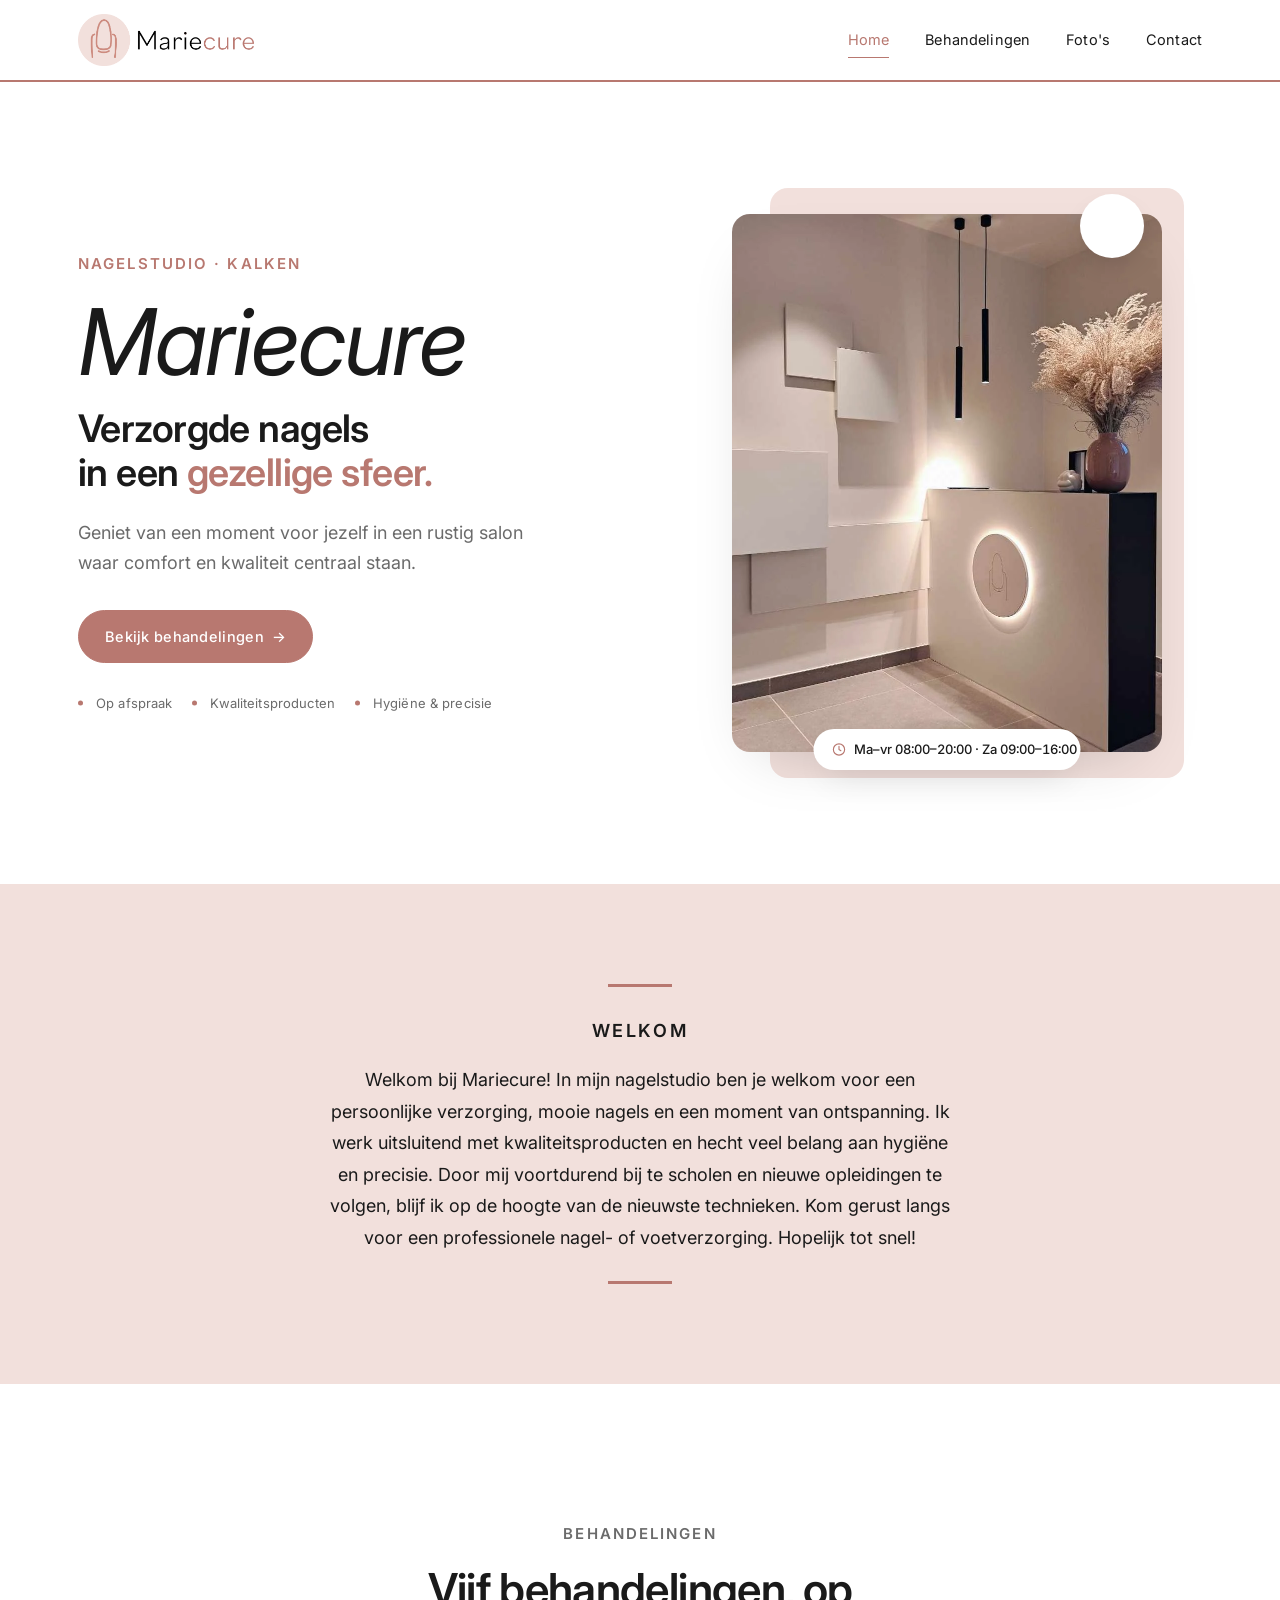
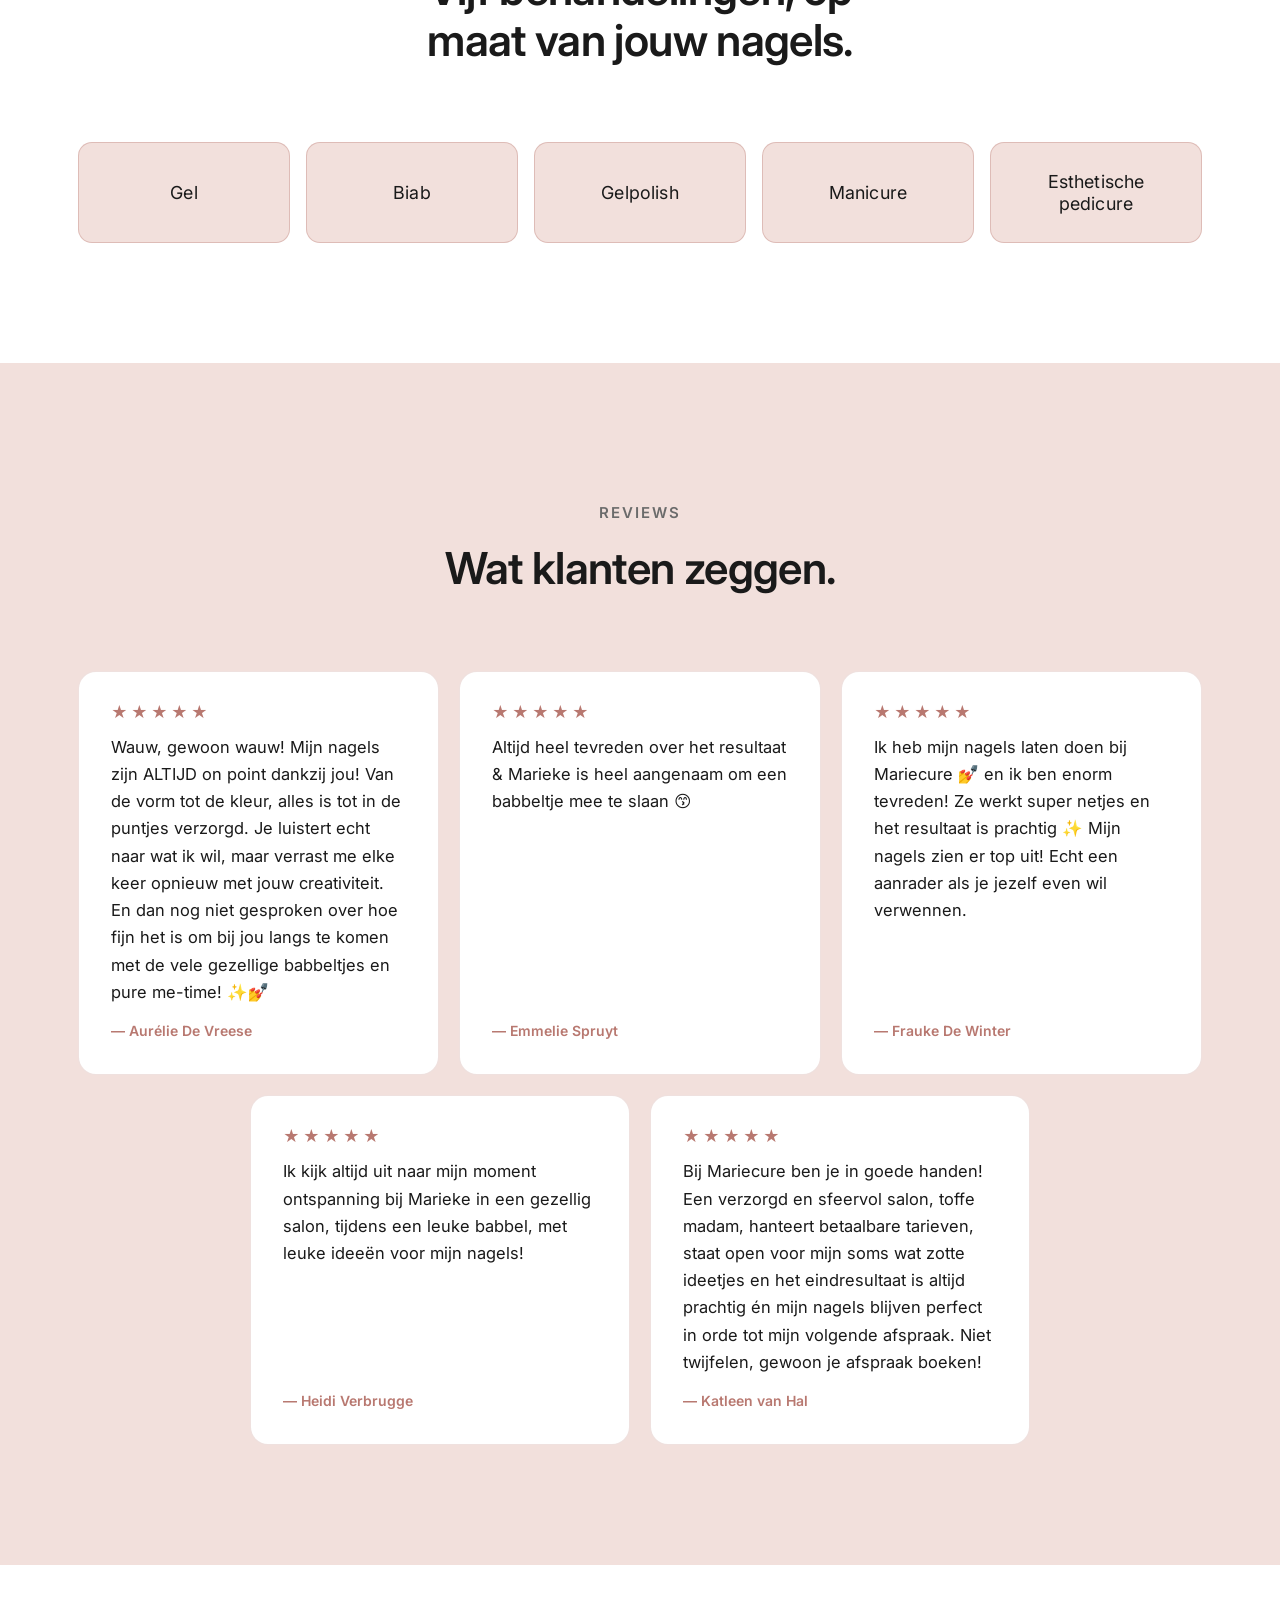
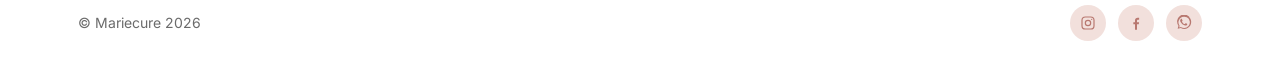
==== commit 9b5c946b: "fix: update WhatsApp contact number across multiple pages - Corrected the WhatsApp contact number fr" ====
--- a/index.html
+++ b/index.html
@@ -52,7 +52,7 @@
     "url": "https://www.mariecure.be/",
     "image": "https://www.mariecure.be/assets/img/hero-nails-zacht.webp",
     "logo": "https://www.mariecure.be/assets/img/logo.webp",
-    "telephone": "+32473558659",
+    "telephone": "+32472558659",
     "priceRange": "€€",
     "currenciesAccepted": "EUR",
     "paymentAccepted": "Cash, Bancontact",
@@ -198,8 +198,7 @@
     </section>
 
     <!-- REVIEWS -->
-    <!-- TODO: vervang de 3 voorbeeldreviews hieronder door echte Google-reviews
-         (naam + tekst). Pas eventueel het aantal sterren aan per kaart. -->
+    <!-- Echte Google-reviews (5,0 sterren), overgenomen van het Google-profiel. -->
     <section class="section section-soft" data-od-id="reviews">
       <div class="container">
         <div class="section-title reveal">
@@ -209,18 +208,28 @@
         <div class="reviews-grid reveal">
           <figure class="review-card">
             <div class="stars" aria-label="5 van 5 sterren">★★★★★</div>
-            <blockquote>Voorbeeldreview — vervang deze tekst door een echte review van Google.</blockquote>
-            <figcaption>— Naam klant</figcaption>
-          </figure>
-          <figure class="review-card">
-            <div class="stars" aria-label="5 van 5 sterren">★★★★★</div>
-            <blockquote>Voorbeeldreview — vervang deze tekst door een echte review van Google.</blockquote>
-            <figcaption>— Naam klant</figcaption>
-          </figure>
-          <figure class="review-card">
-            <div class="stars" aria-label="5 van 5 sterren">★★★★★</div>
-            <blockquote>Voorbeeldreview — vervang deze tekst door een echte review van Google.</blockquote>
-            <figcaption>— Naam klant</figcaption>
+            <blockquote>Wauw, gewoon wauw! Mijn nagels zijn ALTIJD on point dankzij jou! Van de vorm tot de kleur, alles is tot in de puntjes verzorgd. Je luistert echt naar wat ik wil, maar verrast me elke keer opnieuw met jouw creativiteit. En dan nog niet gesproken over hoe fijn het is om bij jou langs te komen met de vele gezellige babbeltjes en pure me-time! ✨💅</blockquote>
+            <figcaption>— Aurélie De Vreese</figcaption>
+          </figure>
+          <figure class="review-card">
+            <div class="stars" aria-label="5 van 5 sterren">★★★★★</div>
+            <blockquote>Altijd heel tevreden over het resultaat &amp; Marieke is heel aangenaam om een babbeltje mee te slaan 😙</blockquote>
+            <figcaption>— Emmelie Spruyt</figcaption>
+          </figure>
+          <figure class="review-card">
+            <div class="stars" aria-label="5 van 5 sterren">★★★★★</div>
+            <blockquote>Ik heb mijn nagels laten doen bij Mariecure 💅 en ik ben enorm tevreden! Ze werkt super netjes en het resultaat is prachtig ✨ Mijn nagels zien er top uit! Echt een aanrader als je jezelf even wil verwennen.</blockquote>
+            <figcaption>— Frauke De Winter</figcaption>
+          </figure>
+          <figure class="review-card">
+            <div class="stars" aria-label="5 van 5 sterren">★★★★★</div>
+            <blockquote>Ik kijk altijd uit naar mijn moment ontspanning bij Marieke in een gezellig salon, tijdens een leuke babbel, met leuke ideeën voor mijn nagels!</blockquote>
+            <figcaption>— Heidi Verbrugge</figcaption>
+          </figure>
+          <figure class="review-card">
+            <div class="stars" aria-label="5 van 5 sterren">★★★★★</div>
+            <blockquote>Bij Mariecure ben je in goede handen! Een verzorgd en sfeervol salon, toffe madam, hanteert betaalbare tarieven, staat open voor mijn soms wat zotte ideetjes en het eindresultaat is altijd prachtig én mijn nagels blijven perfect in orde tot mijn volgende afspraak. Niet twijfelen, gewoon je afspraak boeken!</blockquote>
+            <figcaption>— Katleen van Hal</figcaption>
           </figure>
         </div>
       </div>
@@ -238,7 +247,7 @@
         <a href="#" aria-label="Facebook" title="Facebook">
           <svg width="16" height="16" viewBox="0 0 24 24" fill="currentColor"><path d="M13.5 22v-8h2.7l.4-3.2h-3.1V8.7c0-.9.3-1.6 1.6-1.6h1.6V4.2c-.3 0-1.2-.1-2.3-.1-2.3 0-3.9 1.4-3.9 4v2.7H8v3.2h2.5V22h3z"/></svg>
         </a>
-        <a href="https://wa.me/32473558659" aria-label="WhatsApp" title="WhatsApp">
+        <a href="https://wa.me/32472558659" aria-label="WhatsApp" title="WhatsApp">
           <svg width="16" height="16" viewBox="0 0 24 24" fill="currentColor"><path d="M20.5 3.5A10.4 10.4 0 0 0 3.7 16l-1.2 4.6 4.7-1.2a10.4 10.4 0 0 0 15.6-9.1c0-2.8-1.1-5.4-3.3-6.8zm-8.4 16a8.5 8.5 0 0 1-4.3-1.2l-.3-.2-2.8.7.7-2.7-.2-.3a8.5 8.5 0 1 1 6.9 3.7zm4.6-6.3c-.3-.1-1.5-.7-1.8-.8-.2-.1-.4-.1-.6.1-.2.3-.7.8-.8 1-.1.2-.3.2-.6.1-.3-.1-1.2-.4-2.3-1.4-.9-.8-1.4-1.7-1.6-2-.2-.3 0-.5.1-.6l.4-.5c.1-.1.2-.3.3-.4 0-.2 0-.4 0-.5 0-.1-.6-1.5-.9-2-.2-.5-.4-.4-.6-.4h-.5c-.2 0-.5.1-.7.4-.2.3-.9.9-.9 2.2 0 1.3 1 2.6 1.1 2.7.1.2 1.9 2.9 4.6 4 .6.3 1.1.5 1.5.6.6.2 1.2.2 1.6.1.5-.1 1.5-.6 1.7-1.2.2-.6.2-1.1.1-1.2-.1-.1-.2-.1-.5-.3z"/></svg>
         </a>
       </div>
--- a/assets/site.css
+++ b/assets/site.css
@@ -335,11 +335,14 @@
 @media (max-width: 520px) { .photo-grid-3 { grid-template-columns: 1fr; } }
 
 /* --- reviews (home) ------------------------------------------------ */
+/* Flex i.p.v. grid zodat een oneven aantal reviews (bv. 5) netjes uitkomt:
+   de laatste rij wordt gecentreerd in plaats van een leeg vak te tonen. */
 .reviews-grid {
-  display: grid; grid-template-columns: repeat(3, 1fr); gap: 20px;
+  display: flex; flex-wrap: wrap; justify-content: center; gap: 20px;
 }
 .review-card {
   margin: 0;
+  flex: 1 1 280px; max-width: 380px;
   display: flex; flex-direction: column; gap: 14px;
   background: var(--white);
   border: 1px solid color-mix(in oklab, var(--accent) 22%, transparent);
@@ -349,7 +352,6 @@
 .review-card .stars { color: var(--accent); font-size: 16px; letter-spacing: 3px; line-height: 1; }
 .review-card blockquote { margin: 0; font-size: 16.5px; line-height: 1.65; color: var(--fg); }
 .review-card figcaption { margin-top: auto; color: var(--accent); font-weight: 600; font-size: 14px; }
-@media (max-width: 860px) { .reviews-grid { grid-template-columns: 1fr; } }
 
 /* --- section heading (page titles + section labels) ---------------- */
 .section-title {
@@ -442,6 +444,11 @@
   aspect-ratio: 1 / 1;
   border-radius: var(--radius);
   overflow: hidden;
+  /* Knop volledig platleggen: zonder padding/native opmaak vult de foto tot
+     tegen de rand, anders blijft er witruimte staan. */
+  padding: 0;
+  appearance: none;
+  -webkit-appearance: none;
   /* Vaste roze rand rond elke foto, gelijk aan alle kanten, zodat Marieke
      foto's zonder eigen kader kan posten. */
   border: 4px solid var(--accent);
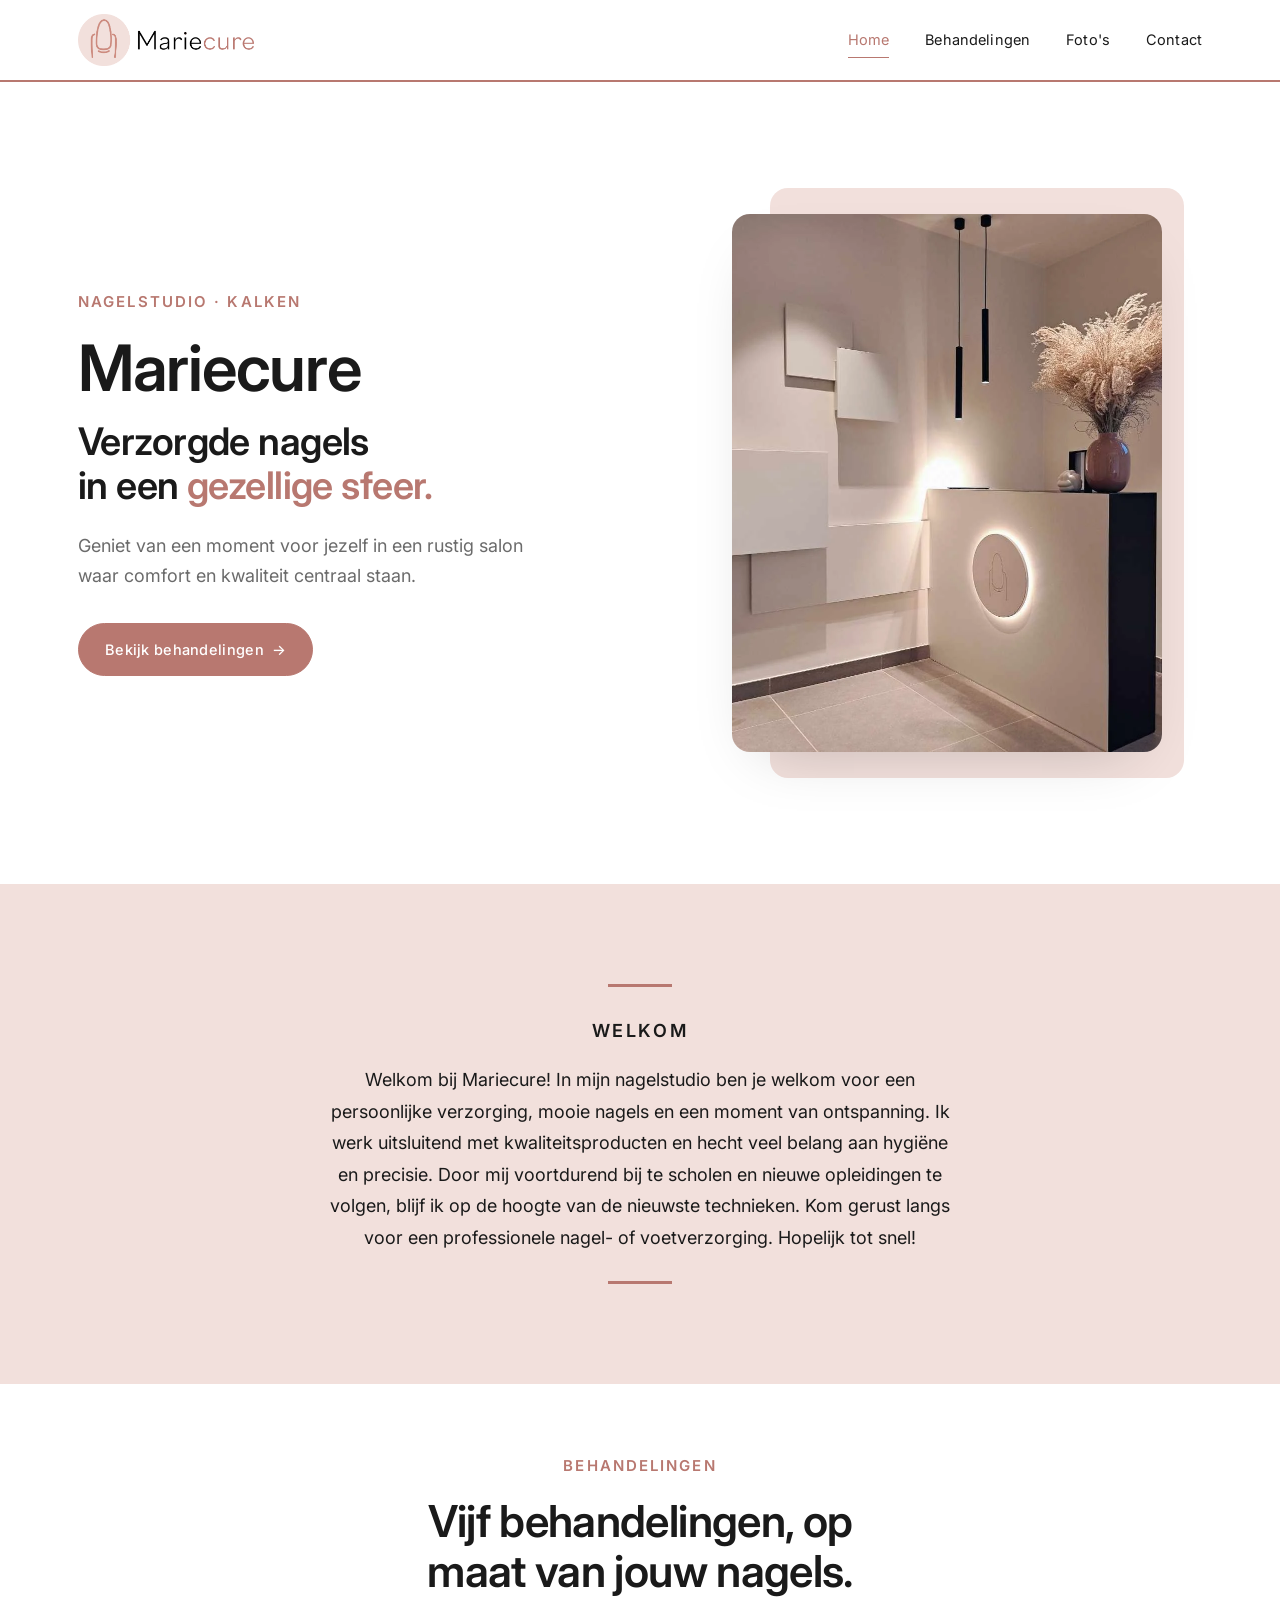
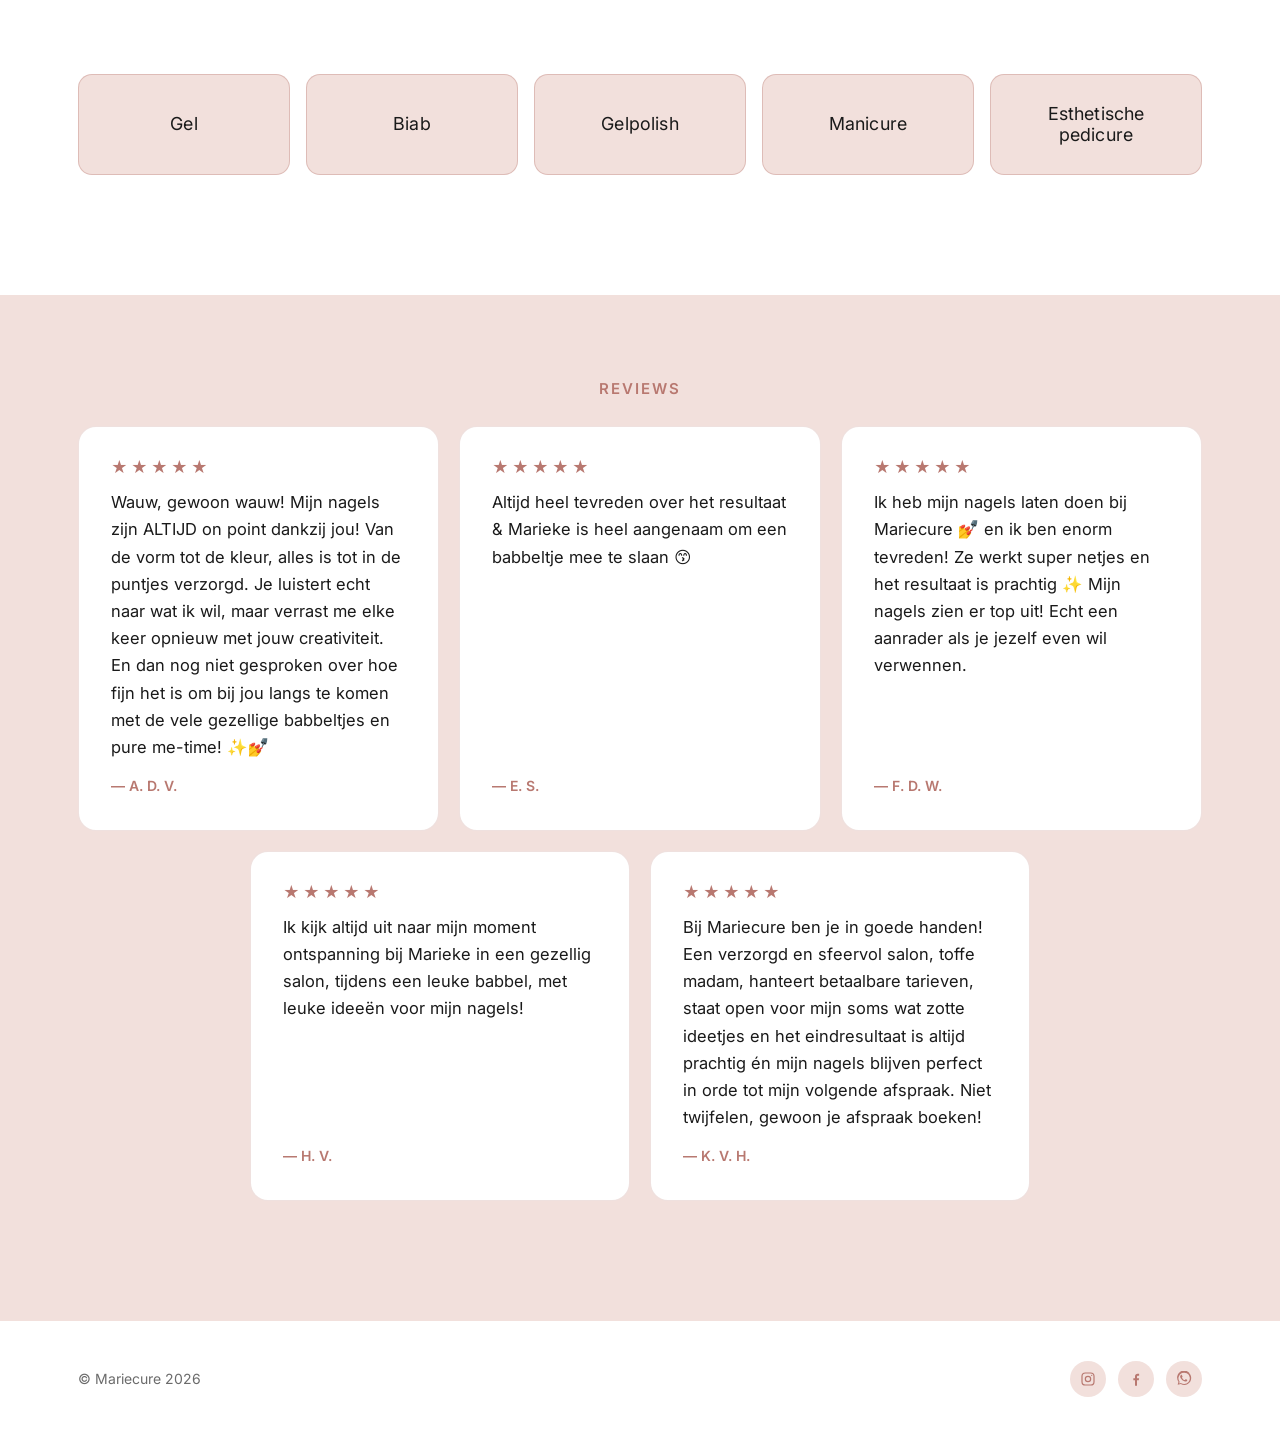
==== commit 9aec64bd: "feedback ronde 2" ====
--- a/index.html
+++ b/index.html
@@ -96,7 +96,10 @@
       { "@type": "Service", "name": "Manicure", "description": "Verzorging en onderhoud van de nagels." },
       { "@type": "Service", "name": "Esthetische pedicure", "description": "Verzorgende behandeling van de voeten en nagels." }
     ],
-    "sameAs": []
+    "sameAs": [
+      "https://www.instagram.com/xmariecure/",
+      "https://www.facebook.com/Xmariecure/"
+    ]
   }
   </script>
 
@@ -144,20 +147,10 @@
             <div class="hero-cta">
               <a class="btn btn-primary btn-arrow" href="/behandelingen">Bekijk behandelingen</a>
             </div>
-            <ul class="hero-features">
-              <li>Op afspraak</li>
-              <li>Kwaliteitsproducten</li>
-              <li>Hygiëne &amp; precisie</li>
-            </ul>
           </div>
           <div class="hero-visual reveal">
             <figure class="hero-photo">
               <img src="assets/img/hero-salon.webp" alt="Interieur van nagelstudio Mariecure in Kalken: zacht verlichte balie met pampasgras" width="1078" height="1074" fetchpriority="high" decoding="async" />
-              <span class="hero-badge" aria-hidden="true"></span>
-              <p class="hero-hours">
-                <svg width="15" height="15" viewBox="0 0 24 24" fill="none" stroke="currentColor" stroke-width="1.8" stroke-linecap="round" stroke-linejoin="round" aria-hidden="true"><circle cx="12" cy="12" r="9"/><path d="M12 7v5l3 2"/></svg>
-                Ma–vr 08:00–20:00 · Za 09:00–16:00
-              </p>
             </figure>
           </div>
         </div>
@@ -181,7 +174,7 @@
     </section>
 
     <!-- BEHANDELINGEN TEASER -->
-    <section class="section" data-od-id="behandelingen-teaser">
+    <section class="section" data-od-id="behandelingen-teaser" style="padding-top: clamp(28px, 4vw, 52px);">
       <div class="container">
         <div class="section-title reveal">
           <p class="eyebrow">Behandelingen</p>
@@ -199,37 +192,36 @@
 
     <!-- REVIEWS -->
     <!-- Echte Google-reviews (5,0 sterren), overgenomen van het Google-profiel. -->
-    <section class="section section-soft" data-od-id="reviews">
+    <section class="section section-soft" data-od-id="reviews" style="padding-top: clamp(36px, 5vw, 64px);">
       <div class="container">
-        <div class="section-title reveal">
+        <div class="section-title is-compact reveal">
           <p class="eyebrow">Reviews</p>
-          <h2>Wat klanten zeggen.</h2>
         </div>
         <div class="reviews-grid reveal">
           <figure class="review-card">
             <div class="stars" aria-label="5 van 5 sterren">★★★★★</div>
             <blockquote>Wauw, gewoon wauw! Mijn nagels zijn ALTIJD on point dankzij jou! Van de vorm tot de kleur, alles is tot in de puntjes verzorgd. Je luistert echt naar wat ik wil, maar verrast me elke keer opnieuw met jouw creativiteit. En dan nog niet gesproken over hoe fijn het is om bij jou langs te komen met de vele gezellige babbeltjes en pure me-time! ✨💅</blockquote>
-            <figcaption>— Aurélie De Vreese</figcaption>
+            <figcaption>— A. D. V.</figcaption>
           </figure>
           <figure class="review-card">
             <div class="stars" aria-label="5 van 5 sterren">★★★★★</div>
             <blockquote>Altijd heel tevreden over het resultaat &amp; Marieke is heel aangenaam om een babbeltje mee te slaan 😙</blockquote>
-            <figcaption>— Emmelie Spruyt</figcaption>
+            <figcaption>— E. S.</figcaption>
           </figure>
           <figure class="review-card">
             <div class="stars" aria-label="5 van 5 sterren">★★★★★</div>
             <blockquote>Ik heb mijn nagels laten doen bij Mariecure 💅 en ik ben enorm tevreden! Ze werkt super netjes en het resultaat is prachtig ✨ Mijn nagels zien er top uit! Echt een aanrader als je jezelf even wil verwennen.</blockquote>
-            <figcaption>— Frauke De Winter</figcaption>
+            <figcaption>— F. D. W.</figcaption>
           </figure>
           <figure class="review-card">
             <div class="stars" aria-label="5 van 5 sterren">★★★★★</div>
             <blockquote>Ik kijk altijd uit naar mijn moment ontspanning bij Marieke in een gezellig salon, tijdens een leuke babbel, met leuke ideeën voor mijn nagels!</blockquote>
-            <figcaption>— Heidi Verbrugge</figcaption>
+            <figcaption>— H. V.</figcaption>
           </figure>
           <figure class="review-card">
             <div class="stars" aria-label="5 van 5 sterren">★★★★★</div>
             <blockquote>Bij Mariecure ben je in goede handen! Een verzorgd en sfeervol salon, toffe madam, hanteert betaalbare tarieven, staat open voor mijn soms wat zotte ideetjes en het eindresultaat is altijd prachtig én mijn nagels blijven perfect in orde tot mijn volgende afspraak. Niet twijfelen, gewoon je afspraak boeken!</blockquote>
-            <figcaption>— Katleen van Hal</figcaption>
+            <figcaption>— K. V. H.</figcaption>
           </figure>
         </div>
       </div>
@@ -241,10 +233,10 @@
     <div class="container pagefoot-inner">
       <span class="copy">© Mariecure <span data-year></span></span>
       <div class="socials">
-        <a href="#" aria-label="Instagram" title="Instagram">
+        <a href="https://www.instagram.com/xmariecure/" aria-label="Instagram" title="Instagram">
           <svg width="16" height="16" viewBox="0 0 24 24" fill="none" stroke="currentColor" stroke-width="1.8" stroke-linecap="round" stroke-linejoin="round"><rect x="3" y="3" width="18" height="18" rx="5"/><circle cx="12" cy="12" r="4"/><circle cx="17.5" cy="6.5" r="1" fill="currentColor" stroke="none"/></svg>
         </a>
-        <a href="#" aria-label="Facebook" title="Facebook">
+        <a href="https://www.facebook.com/Xmariecure/" aria-label="Facebook" title="Facebook">
           <svg width="16" height="16" viewBox="0 0 24 24" fill="currentColor"><path d="M13.5 22v-8h2.7l.4-3.2h-3.1V8.7c0-.9.3-1.6 1.6-1.6h1.6V4.2c-.3 0-1.2-.1-2.3-.1-2.3 0-3.9 1.4-3.9 4v2.7H8v3.2h2.5V22h3z"/></svg>
         </a>
         <a href="https://wa.me/32472558659" aria-label="WhatsApp" title="WhatsApp">
--- a/assets/site.css
+++ b/assets/site.css
@@ -10,21 +10,21 @@
   --pink-light: #F2E0DC;
   --pink-dark: #B87870;
 
-  --bg:       var(--white);
-  --surface:  var(--white);
-  --fg:       #1a1a1a;
-  --muted:    #6b6b6b;
-  --border:   #ece4e1;
-  --accent:   var(--pink-dark);
+  --bg: var(--white);
+  --surface: var(--white);
+  --fg: #1a1a1a;
+  --muted: #6b6b6b;
+  --border: #ece4e1;
+  --accent: var(--pink-dark);
   --accent-hover: #9c5f57;
-  --soft:     var(--pink-light);
+  --soft: var(--pink-light);
 
   --accent-soft: color-mix(in oklch, var(--accent) 18%, transparent);
   --soft-strong: color-mix(in oklch, var(--soft) 80%, white);
 
   /* Eén lettertype overal, gelijk aan het vaste lint bovenaan (Inter). */
   --font-display: 'Inter', -apple-system, BlinkMacSystemFont, 'Segoe UI', system-ui, sans-serif;
-  --font-body:    'Inter', -apple-system, BlinkMacSystemFont, 'Segoe UI', system-ui, sans-serif;
+  --font-body: 'Inter', -apple-system, BlinkMacSystemFont, 'Segoe UI', system-ui, sans-serif;
 
   --fs-h1: clamp(40px, 6.2vw, 76px);
   --fs-h2: clamp(28px, 3.6vw, 44px);
@@ -50,8 +50,17 @@
 }
 
 /* --- reset & base -------------------------------------------------- */
-*, *::before, *::after { box-sizing: border-box; }
-html { -webkit-text-size-adjust: 100%; scroll-behavior: smooth; }
+*,
+*::before,
+*::after {
+  box-sizing: border-box;
+}
+
+html {
+  -webkit-text-size-adjust: 100%;
+  scroll-behavior: smooth;
+}
+
 body {
   margin: 0;
   background: var(--bg);
@@ -62,25 +71,106 @@
   text-rendering: optimizeLegibility;
   -webkit-font-smoothing: antialiased;
 }
-img, svg, picture { display: block; max-width: 100%; }
-img { height: auto; }
-a { color: inherit; text-decoration: none; }
-button { font: inherit; cursor: pointer; background: none; border: 0; color: inherit; }
-p { text-wrap: pretty; }
-h1, h2, h3, h4 { text-wrap: balance; font-family: var(--font-display); font-weight: 600; margin: 0; }
-h1 { font-size: var(--fs-h1); line-height: 1.08; letter-spacing: -0.02em; }
-h2 { font-size: var(--fs-h2); line-height: 1.15; letter-spacing: -0.015em; }
-h3 { font-size: var(--fs-h3); line-height: 1.3; letter-spacing: -0.005em; font-weight: 600; }
-::selection { background: var(--accent); color: var(--white); }
+
+img,
+svg,
+picture {
+  display: block;
+  max-width: 100%;
+}
+
+img {
+  height: auto;
+}
+
+a {
+  color: inherit;
+  text-decoration: none;
+}
+
+button {
+  font: inherit;
+  cursor: pointer;
+  background: none;
+  border: 0;
+  color: inherit;
+}
+
+p {
+  text-wrap: pretty;
+}
+
+h1,
+h2,
+h3,
+h4 {
+  text-wrap: balance;
+  font-family: var(--font-display);
+  font-weight: 600;
+  margin: 0;
+}
+
+h1 {
+  font-size: var(--fs-h1);
+  line-height: 1.08;
+  letter-spacing: -0.02em;
+}
+
+h2 {
+  font-size: var(--fs-h2);
+  line-height: 1.15;
+  letter-spacing: -0.015em;
+}
+
+h3 {
+  font-size: var(--fs-h3);
+  line-height: 1.3;
+  letter-spacing: -0.005em;
+  font-weight: 600;
+}
+
+::selection {
+  background: var(--accent);
+  color: var(--white);
+}
 
 /* --- layout primitives --------------------------------------------- */
-.container       { max-width: var(--container); margin-inline: auto; padding-inline: var(--gutter); }
-.container-narrow{ max-width: var(--container-narrow); margin-inline: auto; padding-inline: var(--gutter); }
-.section         { padding-block: clamp(64px, 10vw, 120px); }
-.section-soft    { background: var(--soft); }
-.stack > * + *   { margin-top: var(--gap-md); }
-.row             { display: flex; align-items: center; gap: var(--gap-md); }
-.row-between     { display: flex; align-items: center; justify-content: space-between; gap: var(--gap-md); }
+.container {
+  max-width: var(--container);
+  margin-inline: auto;
+  padding-inline: var(--gutter);
+}
+
+.container-narrow {
+  max-width: var(--container-narrow);
+  margin-inline: auto;
+  padding-inline: var(--gutter);
+}
+
+.section {
+  padding-block: clamp(64px, 10vw, 120px);
+}
+
+.section-soft {
+  background: var(--soft);
+}
+
+.stack>*+* {
+  margin-top: var(--gap-md);
+}
+
+.row {
+  display: flex;
+  align-items: center;
+  gap: var(--gap-md);
+}
+
+.row-between {
+  display: flex;
+  align-items: center;
+  justify-content: space-between;
+  gap: var(--gap-md);
+}
 
 .eyebrow {
   font-family: var(--font-body);
@@ -91,186 +181,325 @@
   color: var(--accent);
   margin: 0 0 var(--gap-md);
 }
-.lead { font-size: var(--fs-lead); line-height: 1.65; color: var(--muted); max-width: 60ch; margin: 0; }
+
+.eyebrow.is-lg {
+  font-size: 21px;
+}
+
+.lead {
+  font-size: var(--fs-lead);
+  line-height: 1.65;
+  color: var(--muted);
+  max-width: 60ch;
+  margin: 0;
+}
 
 /* --- topnav -------------------------------------------------------- */
 .topnav {
-  position: sticky; top: 0; z-index: 50;
+  position: sticky;
+  top: 0;
+  z-index: 50;
   background: rgba(255, 255, 255, 0.85);
   backdrop-filter: saturate(180%) blur(14px);
   -webkit-backdrop-filter: saturate(180%) blur(14px);
   border-bottom: 2px solid var(--accent);
 }
+
 .topnav-inner {
-  display: flex; align-items: center; justify-content: space-between;
-  padding-block: 14px; gap: var(--gap-lg);
-}
+  display: flex;
+  align-items: center;
+  justify-content: space-between;
+  padding-block: 14px;
+  gap: var(--gap-lg);
+}
+
 .topnav .brand {
-  display: inline-flex; align-items: center; color: var(--fg);
-}
-.topnav .brand img { height: 52px; width: auto; }
+  display: inline-flex;
+  align-items: center;
+  color: var(--fg);
+}
+
+.topnav .brand img {
+  height: 52px;
+  width: auto;
+}
+
 @media (max-width: 720px) {
-  .topnav .brand img { height: 42px; }
-}
-.topnav nav { display: flex; gap: clamp(18px, 3vw, 36px); }
+  .topnav .brand img {
+    height: 42px;
+  }
+}
+
+.topnav nav {
+  display: flex;
+  gap: clamp(18px, 3vw, 36px);
+}
+
 .topnav nav a {
   position: relative;
-  font-size: 14.5px; color: var(--fg); padding-block: 6px;
+  font-size: 14.5px;
+  color: var(--fg);
+  padding-block: 6px;
   letter-spacing: 0.01em;
   transition: color .2s ease;
 }
+
 .topnav nav a::after {
-  content: ''; position: absolute; left: 0; right: 0; bottom: 0;
-  height: 1px; background: var(--accent); transform: scaleX(0); transform-origin: left;
+  content: '';
+  position: absolute;
+  left: 0;
+  right: 0;
+  bottom: 0;
+  height: 1px;
+  background: var(--accent);
+  transform: scaleX(0);
+  transform-origin: left;
   transition: transform .25s ease;
 }
-.topnav nav a:hover { color: var(--accent); }
+
+.topnav nav a:hover {
+  color: var(--accent);
+}
+
 .topnav nav a:hover::after,
-.topnav nav a[aria-current="page"]::after { transform: scaleX(1); }
-.topnav nav a[aria-current="page"] { color: var(--accent); }
+.topnav nav a[aria-current="page"]::after {
+  transform: scaleX(1);
+}
+
+.topnav nav a[aria-current="page"] {
+  color: var(--accent);
+}
 
 /* mobile menu toggle */
-.nav-toggle { display: none; }
+.nav-toggle {
+  display: none;
+}
+
 @media (max-width: 720px) {
   .nav-toggle {
-    display: inline-flex; align-items: center; justify-content: center;
-    width: 40px; height: 40px; border: 1px solid var(--border); border-radius: 10px;
-  }
+    display: inline-flex;
+    align-items: center;
+    justify-content: center;
+    width: 40px;
+    height: 40px;
+    border: 1px solid var(--border);
+    border-radius: 10px;
+  }
+
   .topnav nav {
-    position: absolute; top: 100%; left: 0; right: 0;
-    background: var(--white); border-bottom: 1px solid var(--border);
-    flex-direction: column; gap: 0;
+    position: absolute;
+    top: 100%;
+    left: 0;
+    right: 0;
+    background: var(--white);
+    border-bottom: 1px solid var(--border);
+    flex-direction: column;
+    gap: 0;
     padding: 12px var(--gutter);
-    transform: translateY(-8px); opacity: 0; pointer-events: none;
+    transform: translateY(-8px);
+    opacity: 0;
+    pointer-events: none;
     transition: transform .2s ease, opacity .2s ease;
   }
-  .topnav nav a { padding-block: 14px; border-top: 1px solid var(--border); width: 100%; }
-  .topnav nav a:first-child { border-top: 0; }
-  .topnav[data-open="true"] nav { transform: translateY(0); opacity: 1; pointer-events: auto; }
+
+  .topnav nav a {
+    padding-block: 14px;
+    border-top: 1px solid var(--border);
+    width: 100%;
+  }
+
+  .topnav nav a:first-child {
+    border-top: 0;
+  }
+
+  .topnav[data-open="true"] nav {
+    transform: translateY(0);
+    opacity: 1;
+    pointer-events: auto;
+  }
 }
 
 /* --- buttons ------------------------------------------------------- */
 .btn {
-  display: inline-flex; align-items: center; gap: 8px;
+  display: inline-flex;
+  align-items: center;
+  gap: 8px;
   padding: 14px 26px;
   border-radius: var(--radius-pill);
   border: 1px solid transparent;
-  font-size: 14.5px; font-weight: 500; letter-spacing: 0.02em;
+  font-size: 14.5px;
+  font-weight: 500;
+  letter-spacing: 0.02em;
   transition: background .2s ease, color .2s ease, border-color .2s ease, transform .12s ease;
 }
-.btn:active { transform: translateY(1px); }
+
+.btn:active {
+  transform: translateY(1px);
+}
+
 .btn-primary {
-  background: var(--accent); color: var(--white); border-color: var(--accent);
-}
-.btn-primary:hover { background: var(--black); border-color: var(--black); }
+  background: var(--accent);
+  color: var(--white);
+  border-color: var(--accent);
+}
+
+.btn-primary:hover {
+  background: var(--black);
+  border-color: var(--black);
+}
+
 .btn-ghost {
-  background: transparent; color: var(--fg);
-  padding-inline: 4px; border-radius: 0;
+  background: transparent;
+  color: var(--fg);
+  padding-inline: 4px;
+  border-radius: 0;
   border-bottom: 1px solid var(--accent);
 }
-.btn-ghost:hover { color: var(--accent); }
-.btn-arrow::after { content: '\2192'; transition: transform .2s ease; display: inline-block; }
-.btn-arrow:hover::after { transform: translateX(3px); }
+
+.btn-ghost:hover {
+  color: var(--accent);
+}
+
+.btn-arrow::after {
+  content: '\2192';
+  transition: transform .2s ease;
+  display: inline-block;
+}
+
+.btn-arrow:hover::after {
+  transform: translateX(3px);
+}
 
 /* --- hero (home) --------------------------------------------------- */
 .hero {
   padding-block: clamp(64px, 9vw, 128px);
-  position: relative; overflow: hidden;
-}
+  position: relative;
+  overflow: hidden;
+}
+
 .hero-grid {
-  display: grid; grid-template-columns: 1.05fr 1fr;
-  gap: clamp(40px, 6vw, 96px); align-items: center;
-}
+  display: grid;
+  grid-template-columns: 1.05fr 1fr;
+  gap: clamp(40px, 6vw, 96px);
+  align-items: center;
+}
+
 .hero-title {
   font-family: var(--font-display);
-  font-style: italic;
-  font-weight: 400;
-  font-size: clamp(52px, 8vw, 92px);
-  line-height: 1; letter-spacing: -0.02em;
+  font-style: normal;
+  font-weight: 600;
+  font-size: clamp(40px, 5.2vw, 64px);
+  line-height: 1.05;
+  letter-spacing: -0.02em;
   margin: 0 0 18px;
 }
+
 .hero-subtitle {
   font-family: var(--font-display);
   font-weight: 600;
   font-size: clamp(24px, 3.4vw, 38px);
-  line-height: 1.16; letter-spacing: -0.015em;
+  line-height: 1.16;
+  letter-spacing: -0.015em;
   color: var(--fg);
   margin: 0 0 24px;
 }
-.hero-subtitle em { font-style: normal; color: var(--accent); }
-.hero-copy .lead { margin-bottom: 32px; max-width: 42ch; }
-.hero-cta { display: flex; gap: 20px; flex-wrap: wrap; align-items: center; }
-
-.hero-features {
-  list-style: none; margin: 30px 0 0; padding: 0;
-  display: flex; flex-wrap: wrap; align-items: center; gap: 10px 20px;
-  font-size: 13px; color: var(--muted); letter-spacing: 0.01em;
-}
-.hero-features li { position: relative; padding-left: 18px; }
-.hero-features li::before {
-  content: ''; position: absolute; left: 0; top: 50%; transform: translateY(-50%);
-  width: 5px; height: 5px; border-radius: 999px; background: var(--accent);
-}
-
-/* visual: photo on a soft pink panel, with badge + opening-hours pill */
-.hero-visual { position: relative; }
+
+.hero-subtitle em {
+  font-style: normal;
+  color: var(--accent);
+}
+
+.hero-copy .lead {
+  margin-bottom: 32px;
+  max-width: 42ch;
+}
+
+.hero-cta {
+  display: flex;
+  gap: 20px;
+  flex-wrap: wrap;
+  align-items: center;
+}
+
+/* visual: photo on a soft pink panel */
+.hero-visual {
+  position: relative;
+}
+
 .hero-photo {
-  position: relative; margin-inline: auto;
-  width: 100%; max-width: 430px;
-}
+  position: relative;
+  margin-inline: auto;
+  width: 100%;
+  max-width: 430px;
+}
+
 .hero-photo::before {
-  content: ''; position: absolute; z-index: 0;
+  content: '';
+  position: absolute;
+  z-index: 0;
   inset: -26px -22px -26px 9%;
-  background: var(--soft); border-radius: var(--radius-lg);
-}
+  background: var(--soft);
+  border-radius: var(--radius-lg);
+}
+
 .hero-photo img {
-  position: relative; z-index: 1;
-  width: 100%; aspect-ratio: 4 / 5; object-fit: cover;
+  position: relative;
+  z-index: 1;
+  width: 100%;
+  aspect-ratio: 4 / 5;
+  object-fit: cover;
   border-radius: var(--radius-lg);
-  box-shadow: 0 24px 60px -30px rgba(0,0,0,0.22);
-}
-.hero-badge {
-  position: absolute; z-index: 2;
-  top: -20px; right: 4%;
-  width: 64px; height: 64px; border-radius: 999px;
-  background: var(--white);
-  box-shadow: 0 12px 30px -14px rgba(0,0,0,0.3);
-}
-.hero-hours {
-  position: absolute; z-index: 2;
-  left: 50%; bottom: -18px; transform: translateX(-50%);
-  display: inline-flex; align-items: center; gap: 8px; white-space: nowrap;
-  margin: 0; padding: 10px 18px;
-  background: var(--white); color: var(--fg);
-  font-size: 13px; font-weight: 500; font-variant-numeric: tabular-nums;
-  border-radius: var(--radius-pill);
-  box-shadow: 0 14px 34px -16px rgba(0,0,0,0.3);
-}
-.hero-hours svg { color: var(--accent); flex: none; }
+  box-shadow: 0 24px 60px -30px rgba(0, 0, 0, 0.22);
+}
 
 @media (max-width: 860px) {
-  .hero-grid { grid-template-columns: 1fr; gap: 56px; }
-  .hero-photo { max-width: 420px; margin-inline: auto; }
-  .hero-photo::before { inset: -18px -16px -18px 10%; }
-}
-@media (max-width: 420px) {
-  .hero-hours { font-size: 12px; padding: 9px 14px; }
-  .hero-badge { width: 54px; height: 54px; top: -16px; }
+  .hero-grid {
+    grid-template-columns: 1fr;
+    gap: 56px;
+  }
+
+  .hero-photo {
+    max-width: 420px;
+    margin-inline: auto;
+  }
+
+  .hero-photo::before {
+    inset: -18px -16px -18px 10%;
+  }
 }
 
 /* --- welcome / intro section --------------------------------------- */
-.intro { text-align: center; padding-block: clamp(56px, 8vw, 100px); }
-.intro p { max-width: 640px; margin: 0 auto; font-size: 18px; line-height: 1.75; color: var(--fg); }
+.intro {
+  text-align: center;
+  padding-block: clamp(56px, 8vw, 100px);
+}
+
+.intro p {
+  max-width: 640px;
+  margin: 0 auto;
+  font-size: 18px;
+  line-height: 1.75;
+  color: var(--fg);
+}
+
 .intro .ornament {
-  width: 64px; height: 3px; background: var(--accent);
+  width: 64px;
+  height: 3px;
+  background: var(--accent);
   margin: 0 auto 28px;
 }
-.intro .ornament.is-bottom { margin: 28px auto 0; }
+
+.intro .ornament.is-bottom {
+  margin: 28px auto 0;
+}
 
 /* --- treatment teaser cards (home) --------------------------------- */
 .treatments-teaser {
-  display: grid; grid-template-columns: repeat(5, 1fr); gap: 16px;
-}
+  display: grid;
+  grid-template-columns: repeat(5, 1fr);
+  gap: 16px;
+}
+
 .t-card {
   --t-ease: cubic-bezier(0.22, 1, 0.36, 1);
   position: relative;
@@ -292,82 +521,174 @@
   text-decoration: none;
   transition:
     background-color .8s var(--t-ease),
-    border-color     .8s var(--t-ease),
-    color            .7s var(--t-ease);
-}
+    border-color .8s var(--t-ease),
+    color .7s var(--t-ease);
+}
+
 .t-card::after {
   content: '';
   position: absolute;
-  left: 50%; bottom: 14px;
-  width: 0; height: 1px;
+  left: 50%;
+  bottom: 14px;
+  width: 0;
+  height: 1px;
   background: var(--accent);
   transform: translateX(-50%);
   transition: width .8s var(--t-ease);
 }
+
 .t-card:hover,
 .t-card:focus-visible {
   background-color: var(--white);
   border-color: var(--accent);
   color: var(--accent);
 }
+
 .t-card:hover::after,
-.t-card:focus-visible::after { width: 28px; }
-.t-card:focus-visible { outline: 2px solid var(--accent); outline-offset: 4px; }
+.t-card:focus-visible::after {
+  width: 28px;
+}
+
+.t-card:focus-visible {
+  outline: 2px solid var(--accent);
+  outline-offset: 4px;
+}
 
 @media (prefers-reduced-motion: reduce) {
+
   .t-card,
-  .t-card::after { transition: none; }
-}
-
-@media (max-width: 980px) { .treatments-teaser { grid-template-columns: repeat(2, 1fr); } }
-@media (max-width: 480px) { .treatments-teaser { grid-template-columns: 1fr; } }
+  .t-card::after {
+    transition: none;
+  }
+}
+
+@media (max-width: 980px) {
+  .treatments-teaser {
+    grid-template-columns: repeat(2, 1fr);
+  }
+}
+
+@media (max-width: 480px) {
+  .treatments-teaser {
+    grid-template-columns: 1fr;
+  }
+}
 
 /* --- salon photo grid (home) --------------------------------------- */
 .photo-grid-3 {
-  display: grid; grid-template-columns: repeat(3, 1fr); gap: 20px;
-}
+  display: grid;
+  grid-template-columns: repeat(3, 1fr);
+  gap: 20px;
+}
+
 .photo-grid-3 img,
 .photo-grid-3 .ph {
-  width: 100%; aspect-ratio: 4 / 5; object-fit: cover;
-  border-radius: var(--radius); display: block;
-}
-@media (max-width: 860px) { .photo-grid-3 { grid-template-columns: repeat(2, 1fr); } }
-@media (max-width: 520px) { .photo-grid-3 { grid-template-columns: 1fr; } }
+  width: 100%;
+  aspect-ratio: 4 / 5;
+  object-fit: cover;
+  border-radius: var(--radius);
+  display: block;
+}
+
+@media (max-width: 860px) {
+  .photo-grid-3 {
+    grid-template-columns: repeat(2, 1fr);
+  }
+}
+
+@media (max-width: 520px) {
+  .photo-grid-3 {
+    grid-template-columns: 1fr;
+  }
+}
 
 /* --- reviews (home) ------------------------------------------------ */
 /* Flex i.p.v. grid zodat een oneven aantal reviews (bv. 5) netjes uitkomt:
    de laatste rij wordt gecentreerd in plaats van een leeg vak te tonen. */
 .reviews-grid {
-  display: flex; flex-wrap: wrap; justify-content: center; gap: 20px;
-}
+  display: flex;
+  flex-wrap: wrap;
+  justify-content: center;
+  gap: 20px;
+}
+
 .review-card {
   margin: 0;
-  flex: 1 1 280px; max-width: 380px;
-  display: flex; flex-direction: column; gap: 14px;
+  flex: 1 1 280px;
+  max-width: 380px;
+  display: flex;
+  flex-direction: column;
+  gap: 14px;
   background: var(--white);
   border: 1px solid color-mix(in oklab, var(--accent) 22%, transparent);
   border-radius: var(--radius-lg);
   padding: clamp(24px, 3vw, 32px);
 }
-.review-card .stars { color: var(--accent); font-size: 16px; letter-spacing: 3px; line-height: 1; }
-.review-card blockquote { margin: 0; font-size: 16.5px; line-height: 1.65; color: var(--fg); }
-.review-card figcaption { margin-top: auto; color: var(--accent); font-weight: 600; font-size: 14px; }
+
+.review-card .stars {
+  color: var(--accent);
+  font-size: 16px;
+  letter-spacing: 3px;
+  line-height: 1;
+}
+
+.review-card blockquote {
+  margin: 0;
+  font-size: 16.5px;
+  line-height: 1.65;
+  color: var(--fg);
+}
+
+.review-card figcaption {
+  margin-top: auto;
+  color: var(--accent);
+  font-weight: 600;
+  font-size: 14px;
+}
 
 /* --- section heading (page titles + section labels) ---------------- */
 .section-title {
-  text-align: center; margin-bottom: clamp(48px, 6vw, 80px);
-}
-.section-title .eyebrow { margin-bottom: 18px; }
-.section-title h1, .section-title h2 { max-width: 22ch; margin-inline: auto; }
+  text-align: center;
+  margin-bottom: clamp(48px, 6vw, 80px);
+}
+
+.section-title.is-compact {
+  margin-bottom: clamp(16px, 2vw, 28px);
+}
+
+.section-title .eyebrow {
+  margin-bottom: 18px;
+  color: var(--accent);
+}
+
+.section-title h1,
+.section-title h2 {
+  max-width: 22ch;
+  margin-inline: auto;
+}
+
 /* Paginatitels (Behandelingen / Foto's / Contact) op dezelfde grootte als de
    behandelingstitels (h2), zoals gevraagd. */
-.section-title h1 { font-size: var(--fs-h2); }
-.section-title p { color: var(--muted); margin-top: 18px; max-width: 56ch; margin-inline: auto; }
+.section-title h1 {
+  font-size: var(--fs-h2);
+}
+
+.section-title p {
+  color: var(--muted);
+  margin-top: 18px;
+  max-width: 56ch;
+  margin-inline: auto;
+}
 
 /* --- treatments page: per-treatment block -------------------------- */
-.treatments-list { display: grid; gap: clamp(20px, 3vw, 32px); }
+.treatments-list {
+  display: grid;
+  gap: clamp(20px, 3vw, 32px);
+}
+
 .treatment {
-  display: grid; grid-template-columns: 1fr 1.1fr;
+  display: grid;
+  grid-template-columns: 1fr 1.1fr;
   gap: clamp(28px, 4vw, 64px);
   padding: clamp(26px, 3.5vw, 44px);
   align-items: start;
@@ -377,19 +698,46 @@
   /* land mooi onder de sticky topnav (~72px) bij anchor-clicks vanaf home */
   scroll-margin-top: 96px;
 }
-.treatment-copy h2 { color: var(--fg); margin-bottom: 14px; }
-.treatment-copy p { color: var(--fg); font-size: 16.5px; line-height: 1.7; max-width: 48ch; margin: 0; }
-
-.pricelist { list-style: none; padding: 0; margin: 0; }
+
+.treatment-copy h2 {
+  color: var(--fg);
+  margin-bottom: 14px;
+}
+
+.treatment-copy p {
+  color: var(--fg);
+  font-size: 16.5px;
+  line-height: 1.7;
+  max-width: 48ch;
+  margin: 0;
+  text-align: justify;
+  hyphens: auto;
+}
+
+.pricelist {
+  list-style: none;
+  padding: 0;
+  margin: 0;
+}
+
 .pricelist li {
-  display: grid; grid-template-columns: 1fr auto;
-  align-items: baseline; gap: 16px;
+  display: grid;
+  grid-template-columns: 1fr auto;
+  align-items: baseline;
+  gap: 16px;
   padding-block: 13px;
   border-bottom: 1.5px solid var(--accent);
   font-size: 16px;
 }
-.pricelist li:last-child { border-bottom: 0; }
-.pricelist .item { color: var(--fg); }
+
+.pricelist li:last-child {
+  border-bottom: 0;
+}
+
+.pricelist .item {
+  color: var(--fg);
+}
+
 .pricelist .price {
   font-family: var(--font-display);
   font-size: 18px;
@@ -400,7 +748,10 @@
 }
 
 @media (max-width: 860px) {
-  .treatment { grid-template-columns: 1fr; gap: 22px; }
+  .treatment {
+    grid-template-columns: 1fr;
+    gap: 22px;
+  }
 }
 
 /* --- info block (belangrijke opmerkingen) -------------------------- */
@@ -409,36 +760,73 @@
   border: 1.5px solid var(--accent);
   border-radius: var(--radius-lg);
   padding: clamp(28px, 4vw, 44px);
-  display: grid; grid-template-columns: 56px 1fr; gap: 24px;
+  display: grid;
+  grid-template-columns: 56px 1fr;
+  gap: 24px;
   align-items: start;
 }
+
 .info-block .info-mark {
-  width: 44px; height: 44px;
-  border: 1.5px solid var(--accent); border-radius: var(--radius-pill);
-  display: grid; place-items: center; color: var(--accent);
-  font-family: var(--font-display); font-size: 22px; font-weight: 600;
-}
+  width: 44px;
+  height: 44px;
+  border: 1.5px solid var(--accent);
+  border-radius: var(--radius-pill);
+  display: grid;
+  place-items: center;
+  color: var(--accent);
+  font-family: var(--font-display);
+  font-size: 22px;
+  font-weight: 600;
+}
+
 .info-block h3 {
-  font-family: var(--font-display); font-size: 18px; font-weight: 600;
-  margin: 4px 0 14px; color: var(--fg);
-}
-.info-block ul { list-style: none; margin: 0; padding: 0; }
+  font-family: var(--font-display);
+  font-size: 18px;
+  font-weight: 600;
+  margin: 4px 0 14px;
+  color: var(--fg);
+}
+
+.info-block ul {
+  list-style: none;
+  margin: 0;
+  padding: 0;
+}
+
 .info-block li {
-  position: relative; padding-left: 22px; padding-block: 8px;
-  color: var(--accent); font-size: 15.5px; line-height: 1.6;
-}
+  position: relative;
+  padding-left: 22px;
+  padding-block: 8px;
+  color: var(--fg);
+  font-size: 15.5px;
+  line-height: 1.6;
+  font-weight: 400;
+}
+
 .info-block li::before {
-  content: ''; position: absolute; left: 0; top: 16px;
-  width: 8px; height: 8px; border-radius: 999px; background: var(--accent);
-}
+  content: '';
+  position: absolute;
+  left: 0;
+  top: 16px;
+  width: 8px;
+  height: 8px;
+  border-radius: 999px;
+  background: var(--accent);
+}
+
 @media (max-width: 560px) {
-  .info-block { grid-template-columns: 1fr; }
+  .info-block {
+    grid-template-columns: 1fr;
+  }
 }
 
 /* --- gallery (foto's pagina) --------------------------------------- */
 .gallery {
-  display: grid; grid-template-columns: repeat(4, 1fr); gap: 20px;
-}
+  display: grid;
+  grid-template-columns: repeat(4, 1fr);
+  gap: 20px;
+}
+
 .gallery .tile {
   position: relative;
   aspect-ratio: 1 / 1;
@@ -456,149 +844,372 @@
   cursor: zoom-in;
   transition: transform .25s ease;
 }
-.gallery .tile:hover { transform: translateY(-3px); }
-.gallery .tile img { width: 100%; height: 100%; object-fit: cover; display: block; }
+
+.gallery .tile:hover {
+  transform: translateY(-3px);
+}
+
+.gallery .tile img {
+  width: 100%;
+  height: 100%;
+  object-fit: cover;
+  display: block;
+}
+
 .gallery .tile.placeholder {
-  display: grid; place-items: center;
-  color: var(--accent); font-family: var(--font-display); font-size: 28px;
+  display: grid;
+  place-items: center;
+  color: var(--accent);
+  font-family: var(--font-display);
+  font-size: 28px;
   background: linear-gradient(135deg, var(--soft), var(--soft-strong));
 }
-@media (max-width: 980px) { .gallery { grid-template-columns: repeat(2, 1fr); gap: 16px; } }
-@media (max-width: 480px) { .gallery { grid-template-columns: 1fr; } }
+
+@media (max-width: 980px) {
+  .gallery {
+    grid-template-columns: repeat(2, 1fr);
+    gap: 16px;
+  }
+}
+
+@media (max-width: 480px) {
+  .gallery {
+    grid-template-columns: 1fr;
+  }
+}
 
 /* lightbox */
 .lightbox {
-  position: fixed; inset: 0;
-  background: rgba(0,0,0,0.82);
-  display: none; place-items: center;
-  z-index: 100; padding: 24px;
-}
-.lightbox[data-open="true"] { display: grid; }
-.lightbox img { max-width: 90vw; max-height: 88vh; border-radius: var(--radius); object-fit: contain; }
+  position: fixed;
+  inset: 0;
+  background: rgba(0, 0, 0, 0.82);
+  display: none;
+  place-items: center;
+  z-index: 100;
+  padding: 24px;
+}
+
+.lightbox[data-open="true"] {
+  display: grid;
+}
+
+.lightbox img {
+  max-width: 90vw;
+  max-height: 88vh;
+  border-radius: var(--radius);
+  object-fit: contain;
+}
+
 .lightbox .close {
-  position: absolute; top: 24px; right: 24px;
-  width: 44px; height: 44px; border-radius: 999px;
-  background: rgba(255,255,255,0.12); color: white; font-size: 20px;
-  display: grid; place-items: center;
-}
-.lightbox .close:hover { background: rgba(255,255,255,0.22); }
+  position: absolute;
+  top: 24px;
+  right: 24px;
+  width: 44px;
+  height: 44px;
+  border-radius: 999px;
+  background: rgba(255, 255, 255, 0.12);
+  color: white;
+  font-size: 20px;
+  display: grid;
+  place-items: center;
+}
+
+.lightbox .close:hover {
+  background: rgba(255, 255, 255, 0.22);
+}
 
 /* --- contact page -------------------------------------------------- */
 .contact-grid {
-  display: grid; grid-template-columns: repeat(3, 1fr); gap: clamp(32px, 4vw, 56px);
+  display: grid;
+  grid-template-columns: repeat(3, 1fr);
+  gap: clamp(32px, 4vw, 56px);
   align-items: start;
 }
+
 .contact-card h2 {
-  font-size: 24px; font-weight: 500; margin-bottom: 22px;
-  padding-bottom: 14px; border-bottom: 1px solid var(--accent);
+  font-size: 24px;
+  font-weight: 600;
+  margin-bottom: 22px;
+  padding-bottom: 14px;
+  border-bottom: 2px solid var(--accent);
   display: inline-block;
 }
-.hours-list { list-style: none; padding: 0; margin: 0; }
+
+.hours-list {
+  list-style: none;
+  padding: 0;
+  margin: 0;
+}
+
 .hours-list li {
-  display: flex; justify-content: space-between; gap: 16px;
+  display: flex;
+  justify-content: space-between;
+  gap: 16px;
   padding-block: 10px;
   border-bottom: 1px dashed var(--pink-light);
-  font-size: 16px;
-}
-.hours-list li:last-child { border-bottom: 0; }
-.hours-list .day { color: var(--fg); font-weight: 600; }
-.hours-list .time { color: var(--muted); font-variant-numeric: tabular-nums; }
+  font-size: 16.5px;
+  line-height: 1.7;
+  font-weight: 400;
+  color: var(--fg);
+}
+
+.hours-list li:last-child {
+  border-bottom: 0;
+}
+
+.hours-list .day {
+  color: var(--fg);
+  font-weight: 600;
+}
+
+.hours-list .time {
+  color: var(--fg);
+  font-weight: 400;
+  font-variant-numeric: tabular-nums;
+}
+
 .hours-note {
   margin-top: 18px;
-  color: var(--accent); font-weight: 600; font-style: normal; font-size: 15px;
-  line-height: 1.6;
-}
-
-.address { font-size: 16px; line-height: 1.85; color: var(--fg); margin: 0; }
-.address strong { font-family: var(--font-display); font-weight: 500; font-size: 19px; display: block; margin-bottom: 4px; }
-.address a { color: var(--fg); border-bottom: 1px solid transparent; transition: border-color .2s ease, color .2s ease; }
-.address a:hover { color: var(--accent); border-bottom-color: var(--accent); }
-
-.social-list { display: flex; flex-direction: column; gap: 14px; margin: 22px 0 0; padding: 0; list-style: none; }
+  color: var(--accent);
+  font-weight: 600;
+  font-style: normal;
+  font-size: 16.5px;
+  line-height: 1.7;
+}
+
+.address {
+  font-size: 16.5px;
+  line-height: 1.7;
+  font-weight: 400;
+  color: var(--fg);
+  margin: 0;
+}
+
+.address a {
+  color: var(--fg);
+  border-bottom: 1px solid transparent;
+  transition: border-color .2s ease, color .2s ease;
+}
+
+.address a:hover {
+  color: var(--accent);
+  border-bottom-color: var(--accent);
+}
+
+.social-list {
+  display: flex;
+  flex-direction: column;
+  gap: 14px;
+  margin: 22px 0 0;
+  padding: 0;
+  list-style: none;
+}
+
 .social-list a {
-  display: inline-flex; align-items: center; gap: 14px;
-  color: var(--fg); font-size: 16px;
+  display: inline-flex;
+  align-items: center;
+  gap: 14px;
+  color: var(--fg);
+  font-size: 16px;
   padding: 12px 0;
   border-bottom: 1px solid var(--border);
   transition: color .2s ease, border-color .2s ease;
 }
-.social-list a:last-child { border-bottom: 0; }
+
+.social-list a:last-child {
+  border-bottom: 0;
+}
+
 .social-list .icon {
-  width: 38px; height: 38px;
-  display: grid; place-items: center;
+  width: 38px;
+  height: 38px;
+  display: grid;
+  place-items: center;
   border-radius: var(--radius-pill);
   background: var(--soft);
   color: var(--accent);
   transition: background .2s ease, color .2s ease;
 }
-.social-list a:hover { color: var(--accent); }
-.social-list a:hover .icon { background: var(--accent); color: var(--white); }
+
+.social-list a:hover {
+  color: var(--accent);
+}
+
+.social-list a:hover .icon {
+  background: var(--accent);
+  color: var(--white);
+}
 
 .map-wrap {
   margin-top: clamp(48px, 6vw, 80px);
-  border-radius: var(--radius-lg); overflow: hidden;
+  border-radius: var(--radius-lg);
+  overflow: hidden;
   border: 1px solid var(--border);
   aspect-ratio: 21 / 9;
 }
-.map-wrap iframe { width: 100%; height: 100%; border: 0; display: block; }
+
+.map-wrap iframe {
+  width: 100%;
+  height: 100%;
+  border: 0;
+  display: block;
+}
 
 @media (max-width: 920px) {
-  .contact-grid { grid-template-columns: 1fr; gap: 48px; }
-  .map-wrap { aspect-ratio: 4 / 3; }
+  .contact-grid {
+    grid-template-columns: 1fr;
+    gap: 48px;
+  }
+
+  .map-wrap {
+    aspect-ratio: 4 / 3;
+  }
 }
 
 /* --- contact: tweekoloms (info links, formulier rechts) ------------ */
 .contact-layout {
-  display: grid; grid-template-columns: 0.9fr 1.1fr;
+  display: grid;
+  grid-template-columns: 0.9fr 1.1fr;
   gap: clamp(40px, 6vw, 80px);
   align-items: start;
 }
-.contact-info { display: grid; gap: clamp(30px, 4vw, 46px); }
+
+.contact-info {
+  display: grid;
+  gap: clamp(30px, 4vw, 46px);
+}
+
 .contact-intro {
-  color: var(--fg); font-size: var(--fs-lead); line-height: 1.65;
-  margin: 0 0 26px; max-width: 46ch;
+  color: var(--fg);
+  font-size: 16.5px;
+  line-height: 1.7;
+  font-weight: 400;
+  margin: 0 0 26px;
+  max-width: 46ch;
 }
 
 /* rij van 3 ronde icoonknoppen, zonder tekst */
-.social-buttons { display: flex; gap: 14px; margin: 4px 0 0; padding: 0; list-style: none; }
+.social-buttons {
+  display: flex;
+  gap: 14px;
+  margin: 4px 0 0;
+  padding: 0;
+  list-style: none;
+}
+
 .social-buttons a {
-  width: 52px; height: 52px; border-radius: var(--radius-pill);
-  display: grid; place-items: center;
-  color: var(--accent); background: var(--soft);
+  width: 52px;
+  height: 52px;
+  border-radius: var(--radius-pill);
+  display: grid;
+  place-items: center;
+  color: var(--accent);
+  background: var(--soft);
   border: 1px solid color-mix(in oklab, var(--accent) 30%, transparent);
   transition: background .2s ease, color .2s ease, transform .12s ease;
 }
-.social-buttons a:hover { background: var(--accent); color: var(--white); }
-.social-buttons a:active { transform: translateY(1px); }
-.social-buttons a:focus-visible { outline: 2px solid var(--accent); outline-offset: 3px; }
+
+.social-buttons a:hover {
+  background: var(--accent);
+  color: var(--white);
+}
+
+.social-buttons a:active {
+  transform: translateY(1px);
+}
+
+.social-buttons a:focus-visible {
+  outline: 2px solid var(--accent);
+  outline-offset: 3px;
+}
 
 /* contactformulier */
-.contact-form { display: grid; gap: 18px; }
-.field { display: grid; gap: 7px; }
-.field label { font-size: 14px; font-weight: 600; color: var(--fg); letter-spacing: .01em; }
-.field input, .field textarea {
-  font: inherit; color: var(--fg); width: 100%;
+.contact-form {
+  display: grid;
+  gap: 18px;
+}
+
+.field {
+  display: grid;
+  gap: 7px;
+}
+
+.field label {
+  font-size: 16.5px;
+  font-weight: 600;
+  color: var(--fg);
+  letter-spacing: .01em;
+}
+
+.field input,
+.field textarea {
+  font: inherit;
+  font-weight: 400;
+  color: var(--fg);
+  width: 100%;
   padding: 13px 16px;
-  background: var(--white);
-  border: 1.5px solid var(--border); border-radius: var(--radius);
+  background: color-mix(in oklab, var(--soft) 40%, white);
+  border: 1.5px solid var(--accent);
+  border-radius: var(--radius);
   transition: border-color .2s ease, box-shadow .2s ease;
 }
-.field textarea { min-height: 150px; resize: vertical; }
-.field input:focus, .field textarea:focus {
-  outline: none; border-color: var(--accent);
+
+.field textarea {
+  min-height: 150px;
+  resize: vertical;
+}
+
+.field input:focus,
+.field textarea:focus {
+  outline: none;
+  border-color: var(--accent);
   box-shadow: 0 0 0 3px var(--accent-soft);
 }
-.field input::placeholder, .field textarea::placeholder { color: #b3aaa6; }
-.contact-form .btn { justify-self: start; margin-top: 4px; }
-.contact-form .btn[disabled] { opacity: .6; cursor: progress; }
-.form-status { font-size: 15px; line-height: 1.5; margin: 4px 0 0; }
-.form-status[data-state="success"] { color: #2f7d4f; font-weight: 600; }
-.form-status[data-state="error"] { color: #c0392b; }
+
+.field input::placeholder,
+.field textarea::placeholder {
+  color: #b3aaa6;
+}
+
+.contact-form .btn {
+  justify-self: start;
+  margin-top: 4px;
+}
+
+.contact-form .btn[disabled] {
+  opacity: .6;
+  cursor: progress;
+}
+
+.form-status {
+  font-size: 15px;
+  line-height: 1.5;
+  margin: 4px 0 0;
+}
+
+.form-status[data-state="success"] {
+  color: #2f7d4f;
+  font-weight: 600;
+}
+
+.form-status[data-state="error"] {
+  color: #c0392b;
+}
+
 /* honeypot tegen spam */
-.hp { position: absolute; left: -9999px; width: 1px; height: 1px; overflow: hidden; }
+.hp {
+  position: absolute;
+  left: -9999px;
+  width: 1px;
+  height: 1px;
+  overflow: hidden;
+}
 
 @media (max-width: 860px) {
-  .contact-layout { grid-template-columns: 1fr; gap: 44px; }
+  .contact-layout {
+    grid-template-columns: 1fr;
+    gap: 44px;
+  }
 }
 
 /* --- footer -------------------------------------------------------- */
@@ -608,20 +1219,41 @@
   color: var(--muted);
   font-size: 14px;
 }
+
 .pagefoot-inner {
-  display: flex; align-items: center; justify-content: space-between;
+  display: flex;
+  align-items: center;
+  justify-content: space-between;
   gap: var(--gap-lg);
 }
-.pagefoot .socials { display: flex; gap: 12px; }
+
+.pagefoot .socials {
+  display: flex;
+  gap: 12px;
+}
+
 .pagefoot .socials a {
-  width: 36px; height: 36px; border-radius: 999px;
-  display: grid; place-items: center;
-  color: var(--accent); background: var(--soft);
+  width: 36px;
+  height: 36px;
+  border-radius: 999px;
+  display: grid;
+  place-items: center;
+  color: var(--accent);
+  background: var(--soft);
   transition: background .2s ease, color .2s ease;
 }
-.pagefoot .socials a:hover { background: var(--accent); color: var(--white); }
+
+.pagefoot .socials a:hover {
+  background: var(--accent);
+  color: var(--white);
+}
+
 @media (max-width: 720px) {
-  .pagefoot-inner { flex-direction: column; text-align: center; gap: 20px; }
+  .pagefoot-inner {
+    flex-direction: column;
+    text-align: center;
+    gap: 20px;
+  }
 }
 
 /* --- back-to-top knop ---------------------------------------------- */
@@ -629,24 +1261,52 @@
   position: fixed;
   right: clamp(16px, 3vw, 28px);
   bottom: clamp(16px, 3vw, 28px);
-  width: 46px; height: 46px;
+  width: 46px;
+  height: 46px;
   border-radius: var(--radius-pill);
-  background: var(--accent); color: var(--white);
-  display: grid; place-items: center;
+  background: var(--accent);
+  color: var(--white);
+  display: grid;
+  place-items: center;
   z-index: 60;
   box-shadow: 0 10px 26px -12px rgba(0, 0, 0, 0.45);
-  opacity: 0; visibility: hidden; transform: translateY(10px);
+  opacity: 0;
+  visibility: hidden;
+  transform: translateY(10px);
   transition: opacity .25s ease, transform .25s ease, visibility .25s, background .2s ease;
 }
-.to-top.is-visible { opacity: 1; visibility: visible; transform: none; }
-.to-top:hover { background: var(--black); }
-.to-top:focus-visible { outline: 2px solid var(--accent); outline-offset: 3px; }
+
+.to-top.is-visible {
+  opacity: 1;
+  visibility: visible;
+  transform: none;
+}
+
+.to-top:hover {
+  background: var(--black);
+}
+
+.to-top:focus-visible {
+  outline: 2px solid var(--accent);
+  outline-offset: 3px;
+}
+
 @media (prefers-reduced-motion: reduce) {
-  .to-top { transition: opacity .2s ease, visibility .2s ease; }
+  .to-top {
+    transition: opacity .2s ease, visibility .2s ease;
+  }
 }
 
 /* --- fade-in on scroll (subtle) ------------------------------------ */
 @media (prefers-reduced-motion: no-preference) {
-  .reveal { opacity: 0; transform: translateY(14px); transition: opacity .6s ease, transform .6s ease; }
-  .reveal.is-visible { opacity: 1; transform: none; }
-}
+  .reveal {
+    opacity: 0;
+    transform: translateY(14px);
+    transition: opacity .6s ease, transform .6s ease;
+  }
+
+  .reveal.is-visible {
+    opacity: 1;
+    transform: none;
+  }
+}
